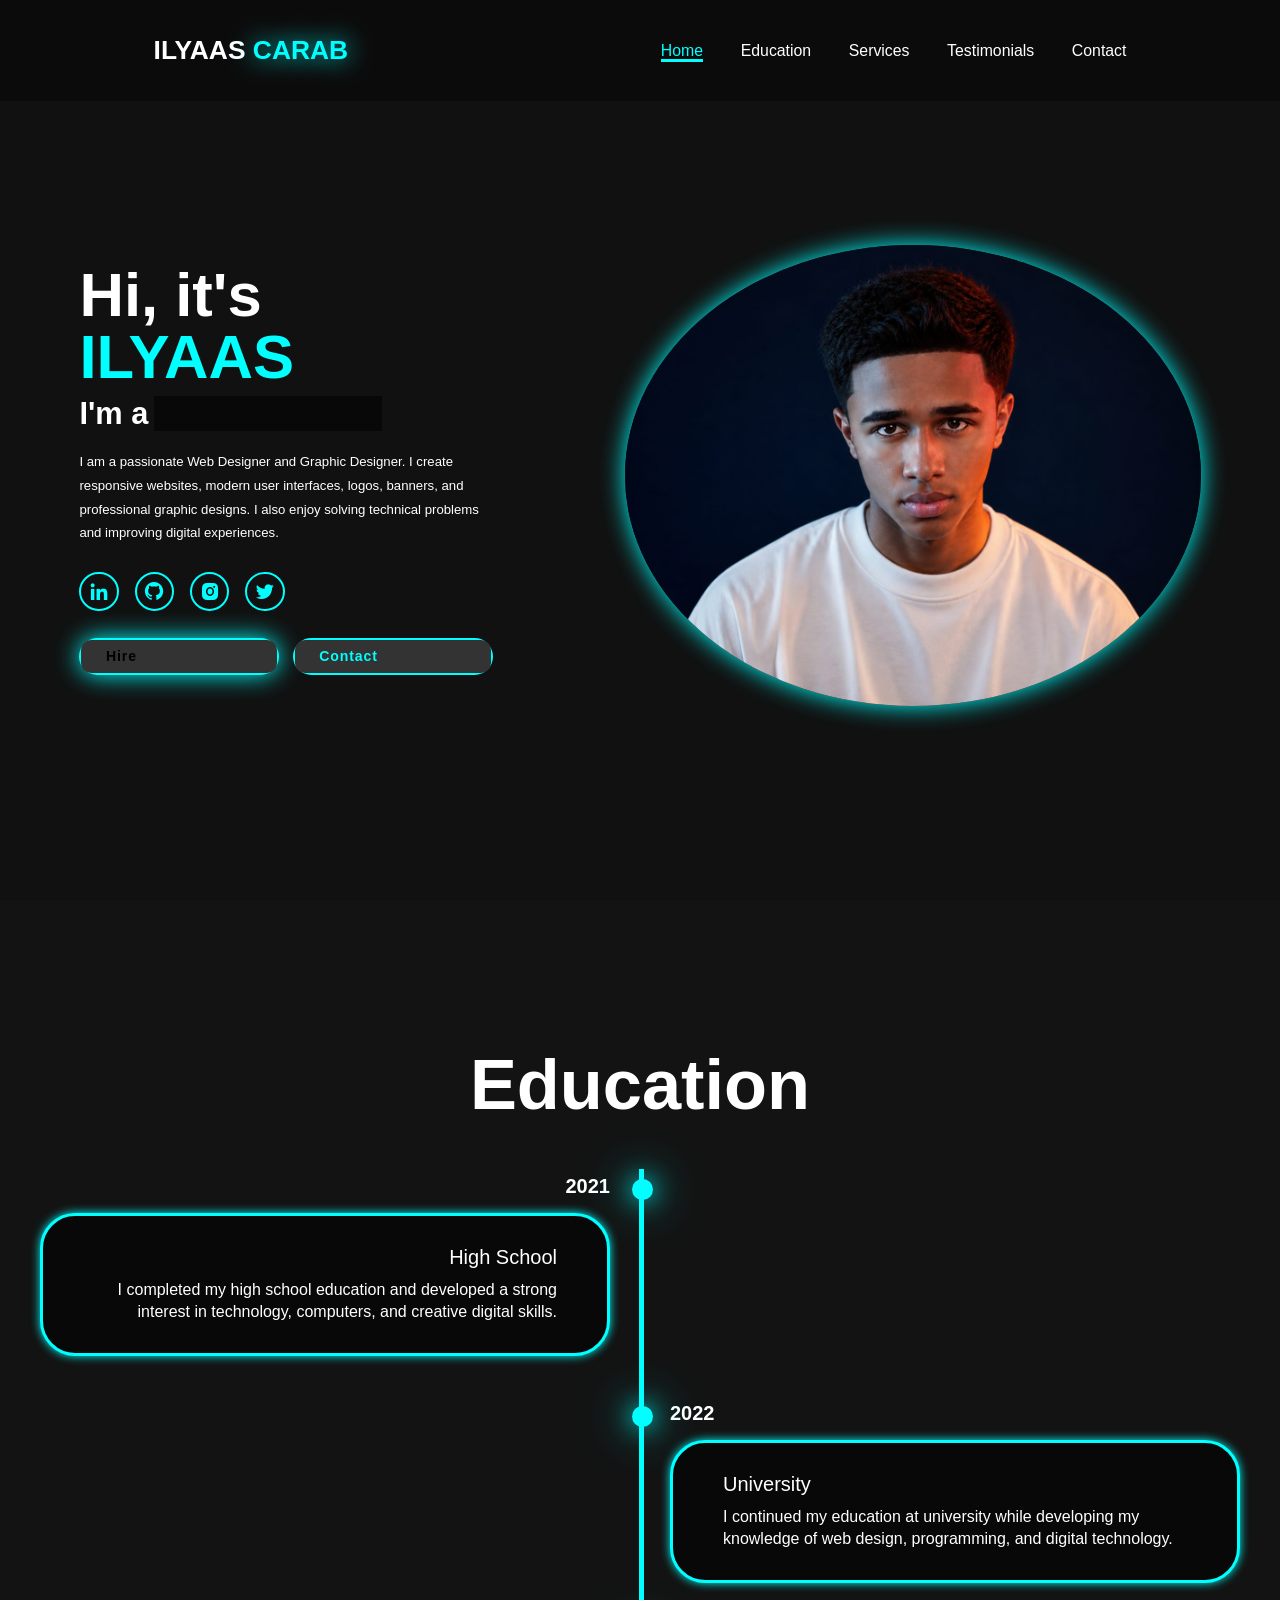
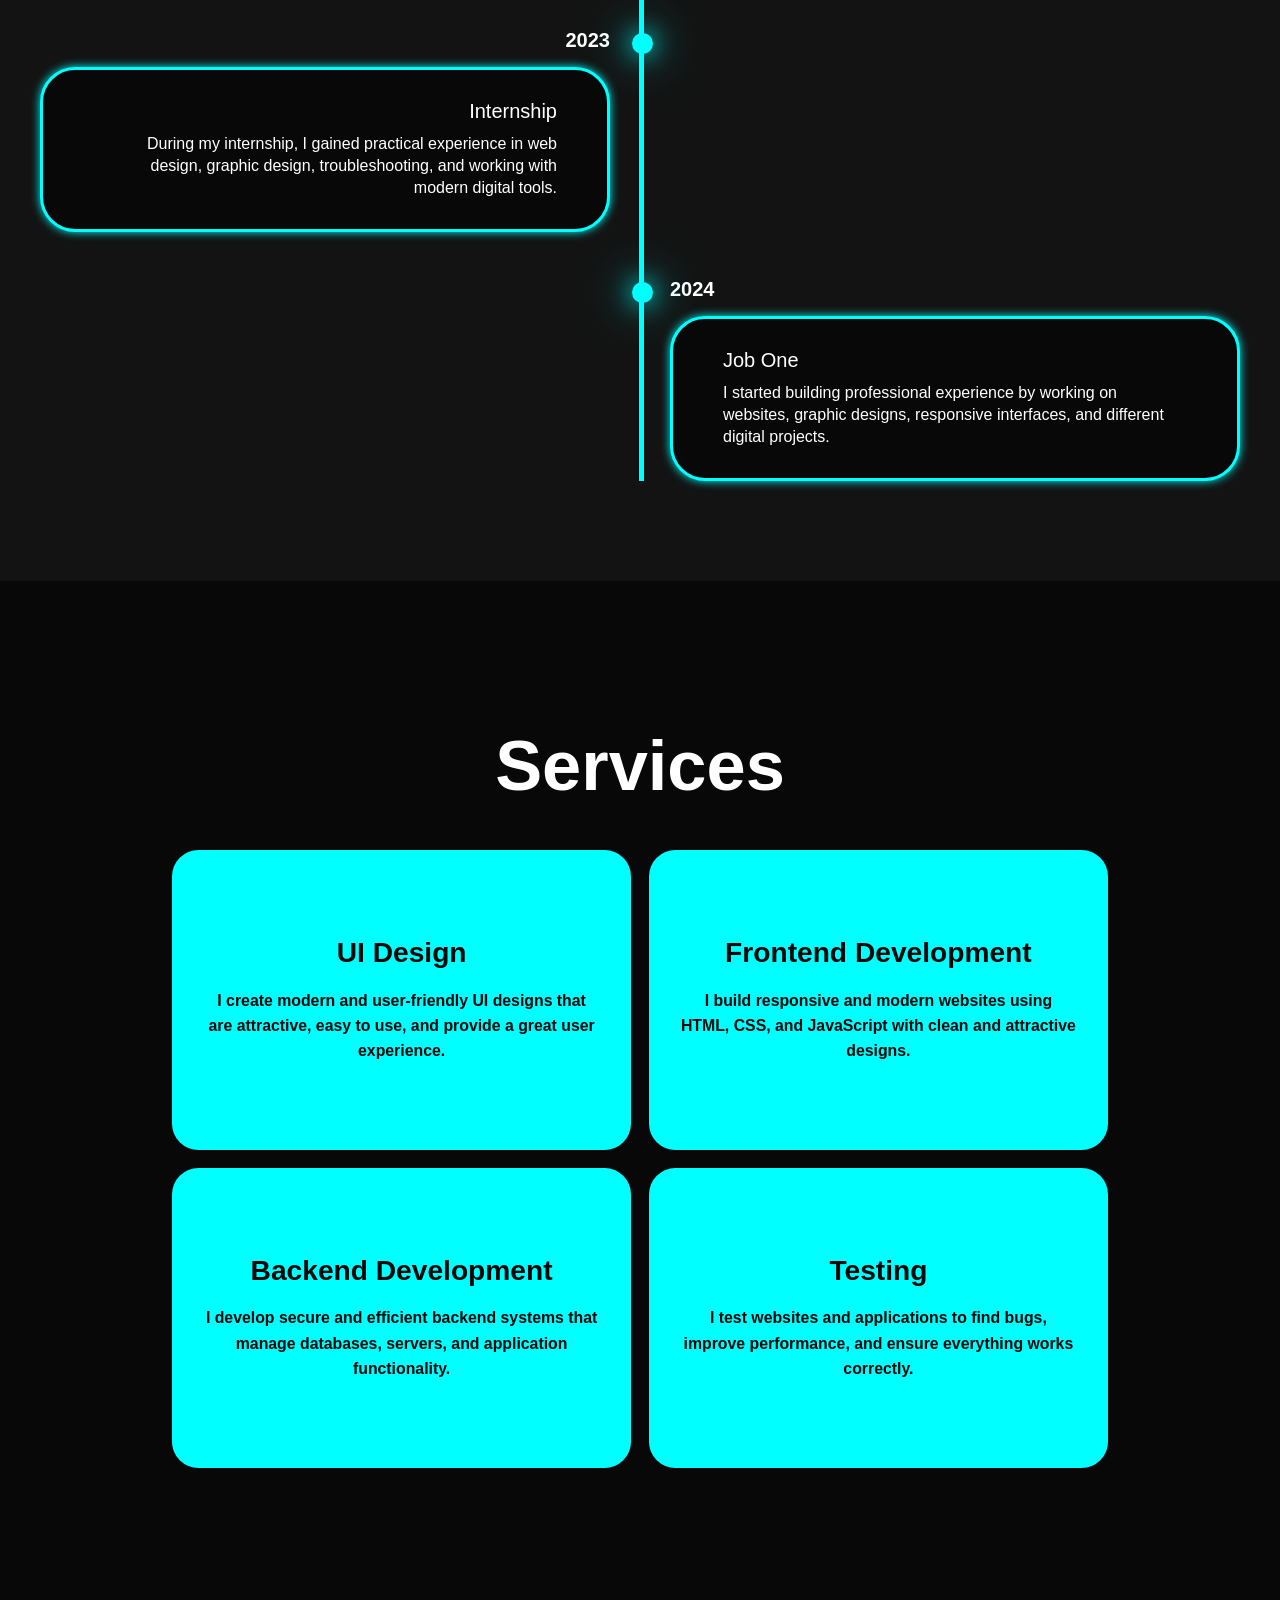
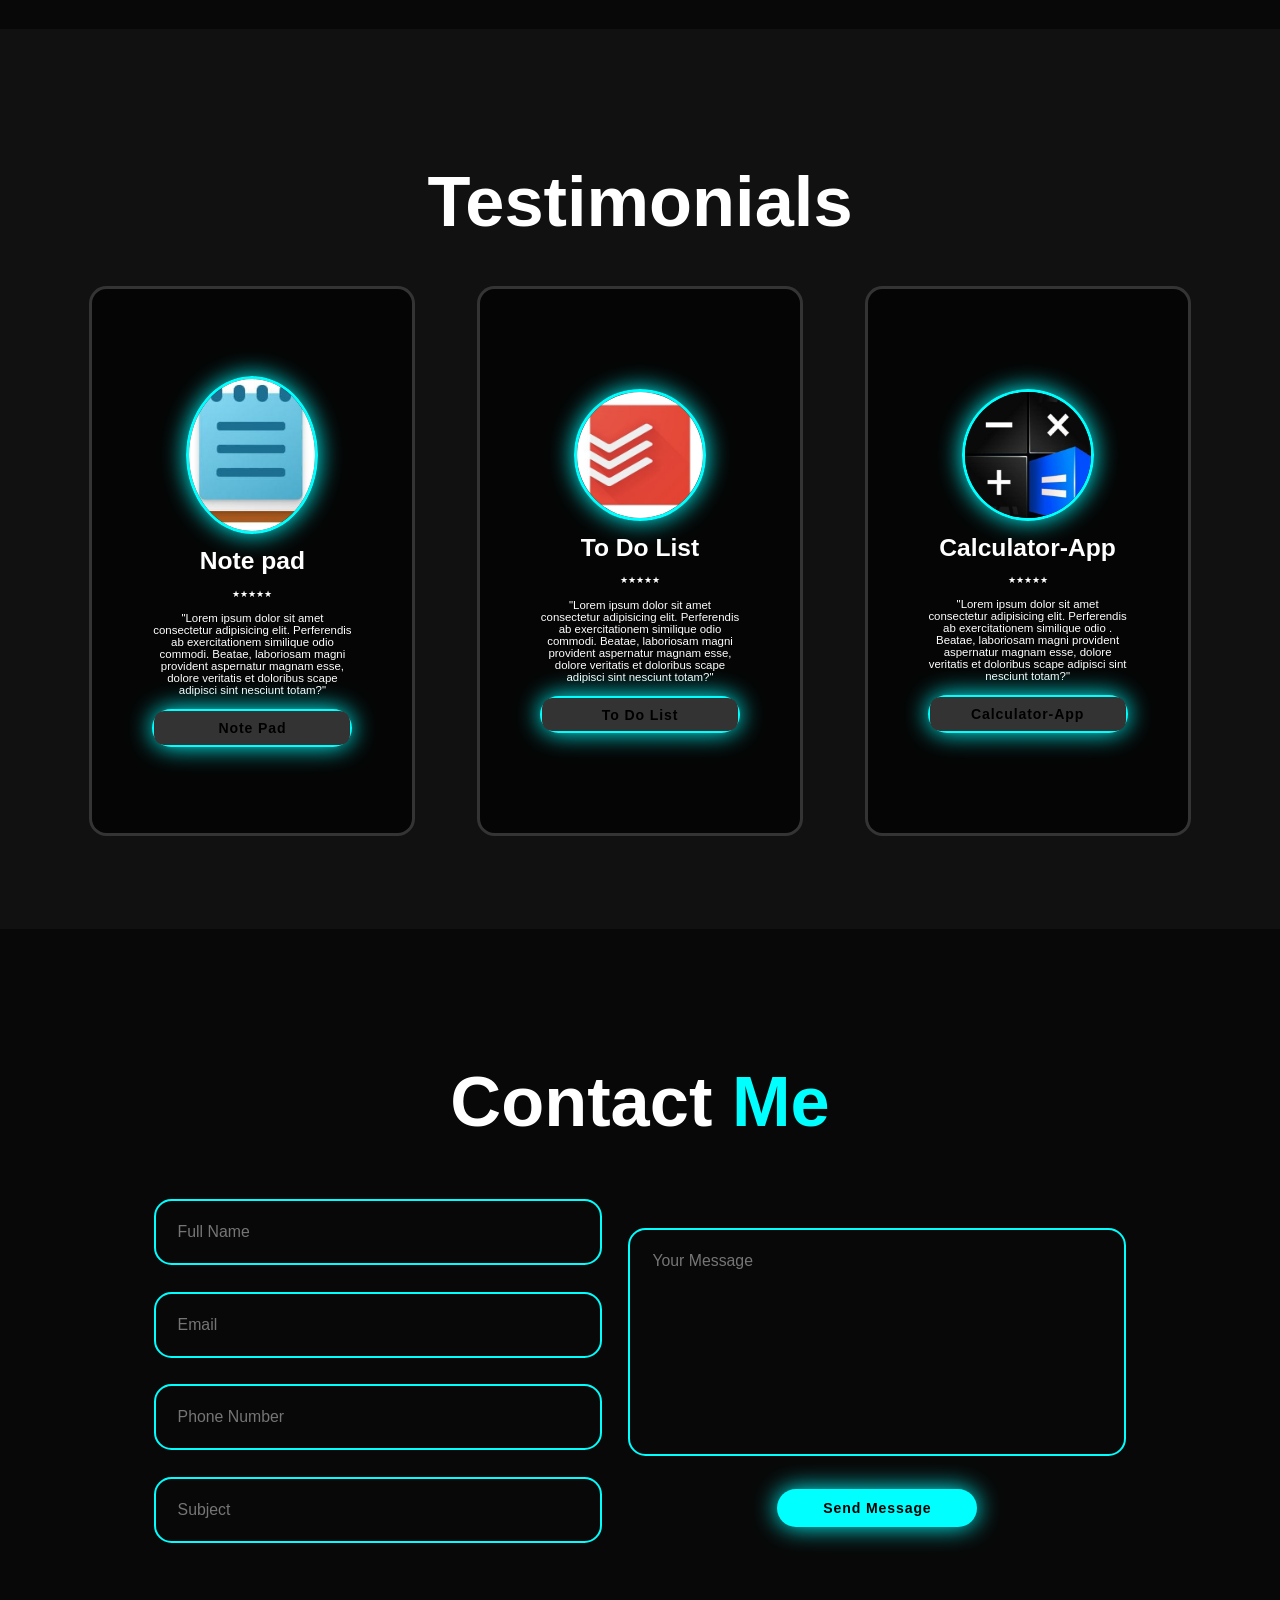
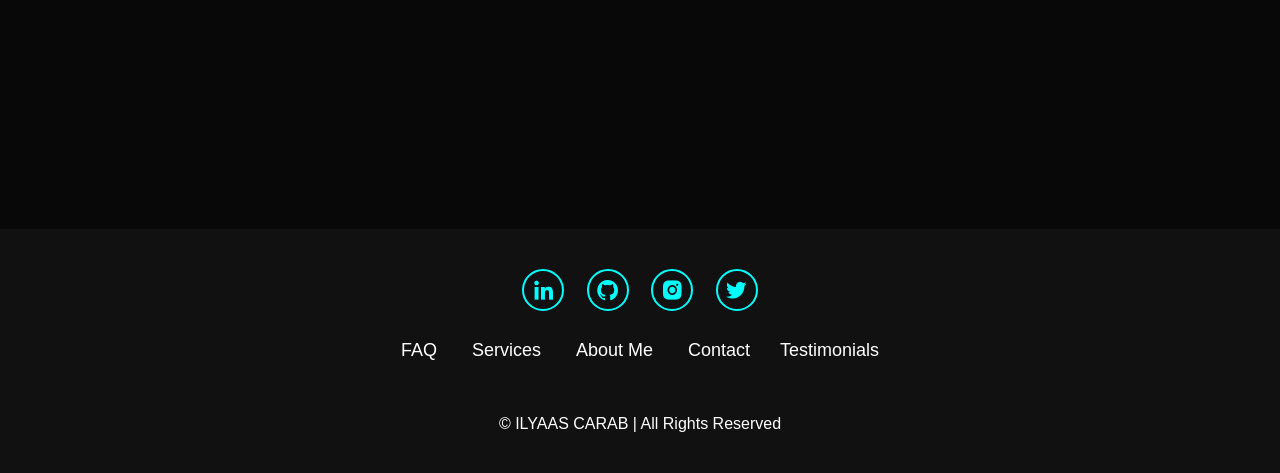
==== index.html @ 95ccdbe7 "Add files via upload" ====
<!DOCTYPE html>
<html lang="en">
<head>
    <meta charset="UTF-8">
    <meta name="viewport" content="width=device-width, initial-scale=1.0">
    <title>Responsive Portfolio Website</title>
    <link rel="stylesheet" href="style.css">
    <link rel="stylesheet" href="styl.css">
    <link rel="stylesheet" href="style.css">
    <link rel="stylesheet" href="dox.html">
    <link rel="stylesheet" href="Note pad">
    <link rel="stylesheet" href="To Do List.html">
    <link href="https://unpkg.com/boxicons@2.1.4/css/boxicons.min.css" rel="stylesheet">
</head>

<body>

    <header class="header">
        <a href="#home" class="logo">ILYAAS
            <span>CARAB</span>
        </a>

        <i class="bx bx-menu" id="menu-icon"></i>

        <nav class="navbar">
            <a href="#home" class="active">Home</a>
            <a href="#education">Education</a>
            <a href="#services">Services</a>
            <a href="#testimonials">Testimonials</a>
            <a href="#contact">Contact</a>
        </nav>
    </header>

    <section class="home" id="home">
        <div class="home-content">

            <h1>Hi, it's <span>ILYAAS</span></h1>

            <h3 class="text-animation">I'm a <span></span></h3>

            <p>
                I am a passionate Web Designer and Graphic Designer.
                I create responsive websites, modern user interfaces,
                logos, banners, and professional graphic designs.
                I also enjoy solving technical problems and improving
                digital experiences.
            </p>

            <div class="social-icons">
                <a href="https://www.linkedin.com/" target="_blank">
                    <i class="bx bxl-linkedin"></i>
                </a>

                <a href="https://github.com/" target="_blank">
                    <i class="bx bxl-github"></i>
                </a>

                <a href="https://www.instagram.com/" target="_blank">
                    <i class="bx bxl-instagram-alt"></i>
                </a>

                <a href="https://x.com/" target="_blank">
                    <i class="bx bxl-twitter"></i>
                </a>
            </div>

            <div class="btn-group">
                <a href="#" class="btn">Hire</a>
                <a href="#contact" class="btn">Contact</a>
            </div>

        </div>

        <div class="home-img">
            <img src="img3.jpeg" alt="">
        </div>

    </section>

    <section class="education" id="education">

        <h2 class="heading">Education</h2>

        <div class="timeline-items">

            <div class="timeline-item">
                <div class="timeline-dot"></div>

                <div class="timeline-date">2021</div>

                <div class="timeline-content">
                    <h3>High School</h3>
                    <p>
                        I completed my high school education and developed
                        a strong interest in technology, computers, and
                        creative digital skills.
                    </p>
                </div>
            </div>

            <div class="timeline-item">
                <div class="timeline-dot"></div>

                <div class="timeline-date">2022</div>

                <div class="timeline-content">
                    <h3>University</h3>
                    <p>
                        I continued my education at university while
                        developing my knowledge of web design, programming,
                        and digital technology.
                    </p>
                </div>
            </div>

            <div class="timeline-item">
                <div class="timeline-dot"></div>

                <div class="timeline-date">2023</div>

                <div class="timeline-content">
                    <h3>Internship</h3>
                    <p>
                        During my internship, I gained practical experience
                        in web design, graphic design, troubleshooting,
                        and working with modern digital tools.
                    </p>
                </div>
            </div>

            <div class="timeline-item">
                <div class="timeline-dot"></div>

                <div class="timeline-date">2024</div>

                <div class="timeline-content">
                    <h3>Job One</h3>
                    <p>
                        I started building professional experience by
                        working on websites, graphic designs, responsive
                        interfaces, and different digital projects.
                    </p>
                </div>
            </div>

        </div>

    </section>
    

   
<section class="services" id="services">
    <h2 class="heading">Services</h2>

    <div class="services-container">

        <div class="services-box">
            <div class="services-info">
                <h4>UI Design</h4>
                <p>
                    I create modern and user-friendly UI designs that are
                    attractive, easy to use, and provide a great user experience.
                </p>
            </div>
        </div>

        <div class="services-box">
            <div class="services-info">
                <h4>Frontend Development</h4>
                <p>
                    I build responsive and modern websites using HTML, CSS,
                    and JavaScript with clean and attractive designs.
                </p>
            </div>
        </div>

        <div class="services-box">
            <div class="services-info">
                <h4>Backend Development</h4>
                <p>
                    I develop secure and efficient backend systems that manage
                    databases, servers, and application functionality.
                </p>
            </div>
        </div>

        <div class="services-box">
            <div class="services-info">
                <h4>Testing</h4>
                <p>
                    I test websites and applications to find bugs, improve
                    performance, and ensure everything works correctly.
                </p>
            </div>
        </div>

    </div>
</section>
</section>
<section class="testimonials" id="testimonials">
    <div class="testimonials-box">
        <h2 class="heading">Testimonials</h2>

        <div class="wrapper">

            <div class="testimonial-item">
                <img src="ttt.jpeg" alt="ilyaas">
                <h2>Note pad</h2>
                <div class="stars">★★★★★</div>
                <p>"Lorem ipsum dolor sit amet consectetur adipisicing elit.
                     Perferendis ab exercitationem similique odio commodi.
                    Beatae, laboriosam magni provident aspernatur magnam esse, 
                    dolore veritatis et doloribus scape adipisci sint nesciunt totam?"</p>
                    <a href="n.html">
                    <button class="btn">Note Pad</button>
                </a>
            </div>
            <div class="testimonial-item">
                <img src="n.jpeg" alt="ilyaas">
                <h2>To Do List</h2>
                <div class="stars">★★★★★</div>
                <p>"Lorem ipsum dolor sit amet consectetur adipisicing elit.
                     Perferendis ab exercitationem similique
                     odio commodi. Beatae, laboriosam magni provident aspernatur magnam esse,
                     dolore veritatis et doloribus scape adipisci sint nesciunt totam?"</p>
                     <a href="todo.html" target="blank">
                     <button class="btn">To Do List</button>
                     </a>
            </div>

            <div class="testimonial-item">
                <img src="ggg.jpeg" alt="ilyaas">
                <h2>Calculator-App</h2>
                <div class="stars">★★★★★</div>
                <p>"Lorem ipsum dolor sit amet consectetur adipisicing elit. 
                    Perferendis ab exercitationem similique odio 
                    . Beatae, laboriosam magni provident aspernatur magnam esse,
                    dolore veritatis et doloribus scape adipisci sint nesciunt totam?"</p>
                    <a href="dox.html" target="blank">
                        <button class="btn"> Calculator-App</button>

                    </a>
            </div>

           

        </div>
    </div>
</section>
<section class="contact" id="contact">
    <h2 class="heading">Contact <span>Me</span></h2>

    <form action="">
        <div class="input-group">
            <div class="input-box">
                <input type="text"
                    placeholder="Full Name">
                <input type="email"
                    placeholder="Email">
            </div>

            <div class="input-box">
                <input type="number"
                    placeholder="Phone Number">
                <input type="text"
                    placeholder="Subject">
            </div>
        </div>

        <div class="input-group-2">
            <textarea name="" id="" cols="30"
                rows="10" placeholder="Your Message"></textarea>
                <input type="submit" value="Send Message" class="btn">
        </div>
    </form>
</section>

<footer class="footer">
    <div class="social">
        <a href="#"><i class='bx bxl-linkedin'></i></a>
        <a href="#"><i class='bx bxl-github'></i></a>
        <a href="#"><i class='bx bxl-instagram-alt'></i></a>
        <a href="#"><i class='bx bxl-twitter'></i></a>
    </div>
    <ul class="list">
        <li>
            <a href="#">FAQ</a>
        </li>
    
        <li>
            <a href="#">Services</a>
        </li>
    
        <li>
            <a href="#">About Me</a>
        </li>
    
        <li>
            <a href="#">Contact</a>
        <li>
            <a href="#">Testimonials</a>
        </li>
            
    </ul>
    <p class="copyright">
        © ILYAAS CARAB | All Rights Reserved
    </p>
</footer>

</body>
</html>

<script src="script.js"></script>

</body>
</html>
---- style.css ----
* 
{
    margin: 0;
    padding: 0;
    box-sizing: border-box;
    text-decoration: none;
    border: none;
    outline: none;
    scroll-behavior: smooth;
    font-family: "poppins", sans-serif;
}

:root {
    --bg-color: #080808;
    --second-big-color: #131313;
    --text-color: white;
    --main-color: #00ffee;
}

html {
    font-size: 60%;
    overflow-x: hidden;
    overflow-y: auto;
}

body {
    background: var(--bg-color);
    color: var(--text-color);
}

.header {
    position: fixed;
    top: 0;
    left: 0;
    width: 100%;
    padding: 4rem 12% 4rem;
    background: rgba(0, 0, 0, 0.3);
    backdrop-filter: blur(10px);
    display: flex;
    justify-content: space-between;
    align-items: center;
    z-index: 1000;
}

.logo {
    font-size: 3rem;
    color: var(--text-color);
    font-weight: 800;
    cursor: pointer;
    transition: 0.3s ease;
}

.logo:hover {
    transform: scale(1.1);
}

.logo span {
    text-shadow: 0 0 25px var(--main-color);
}

.navbar a {
    font-size: 1.8rem;
    color: var(--text-color);
    margin-left: 4rem;
    font-weight: 500;
    transition: 0.3s ease;
    border-bottom: 3px solid transparent;
}

.navbar a:hover,
.navbar a.active {
    color: var(--main-color);
    border-bottom: 3px solid var(--main-color);
}

#menu-icon {
    font-size: 3.6rem;
    color: var(--main-color);
    display: none;
}

section {
    min-height: 100vh;
    padding: 10rem 12% 10rem;
}

.home {
    display: flex;
    align-items: center;
    justify-content: center;
    gap: 15rem;
}

.home-content {
    display: flex;
    flex-direction: column;
    align-items: baseline;
    text-align: left;
    justify-content: center;
    margin-top: 3rem;
}

span {
    color: var(--main-color);
}

.logo span {
    color: var(--main-color);
}

.home-content h3 {
    margin-bottom: 2rem;
    margin-top: 1rem;
    font-size: 3.5rem;
}

.home-content h1 {
    font-size: 7rem;
    font-weight: 700;
    margin-top: 1.5rem;
    line-height: 1;
}

.home-img {
    border-radius: 50%;
}

.home-img img {
    position: relative;
    top: 3rem;
    width: 64vh;
    border-radius: 50%;
    box-shadow: 0 0 25px var(--main-color);
    cursor: pointer;
    transition: 0.4s ease-in-out;
}

.home-img img:hover {
    box-shadow: 0 0 25px var(--main-color),
                0 0 50px var(--main-color),
                0 0 100px var(--main-color);
}

.home-content p {
    font-size: 1.5rem;
    font-weight: 500;
    line-height: 1.8;
    max-width: 1000px;
}

.social-icons a {
    display: inline-flex;
    justify-content: center;
    align-items: center;
    width: 4.5rem;
    height: 4.5rem;
    background: transparent;
    border: 2px solid var(--main-color);
    font-size: 2.5rem;
    border-radius: 50%;
    color: var(--main-color);
    margin: 3rem 1.5rem 3rem 0;
    transition: 0.3s ease-in-out;
}

.social-icons a:hover {
    color: var(--text-color);
    transform: scale(1.3) translateY(-5px);
    box-shadow: 0 0 25px var(--main-color);
    background-color: var(--main-color);
}

.btn {
    display: inline-block;
    padding: 1rem 2.8rem;
    background: var(--main-color);
    box-shadow: 0 0 25px var(--main-color);
    border-radius: 4rem;
    font-size: 1.6rem;
    color: black;
    border: 2px solid transparent;
    letter-spacing: 0.1rem;
    font-weight: 600;
    transition: 0.3s ease-in-out;
    cursor: pointer;
}

.btn:hover {
    transform: scale(1.05);
    box-shadow: 0 0 50px var(--main-color);
}

.btn-group {
    display: flex;
    align-items: center;
    gap: 1.5rem;
}

.btn-group a:nth-of-type(2) {
    background-color: black;
    color: var(--main-color);
    border: 2px solid var(--main-color);
    box-shadow: 0 0 25px transparent;
}

.btn-group a:nth-of-type(2):hover {
    box-shadow: 0 0 25px var(--main-color);
    background-color: var(--main-color);
    color: black;
}

.text-animation {
    font-size: 34px;
    font-weight: 600;
    min-width: 280px;
}

.text-animation span {
    position: relative;
}

.text-animation span::before {
    content: "web Developer";
    color: var(--main-color);
    animation: words 20s infinite;
}

.text-animation span::after {
    content: "";
    background-color: var(--bg-color);
    position: absolute;
    width: calc(100% + 8px);
    height: 100%;
    border-left: 3px solid var(--bg-color);
    right: -8px;
    animation: cursor 0.6s infinite, typing 20s steps(14) infinite;
}

@keyframes cursor {
    to {
        border-left: 2px solid var(--main-color);
    }
}

@keyframes words {
    0%,
    20% {
        content: "web Designer";
    }

    21%,
    40% {
        content: "UI / UX Designer";
    }

    41%,
    60% {
        content: "web Developer";
    }

    61%,
    80% {
        content: "Frontend Designer";
    }

    81%,
    100% {
        content: "web Designer";
    }
}

@keyframes typing {
    10%,
    15%,
    30%,
    50%,
    55%,
    70%,
    75%,
    90%,
    95% {
        width: 0;
    }

    5%,
    20%,
    25%,
    40%,
    45%,
    60%,
    65%,
    80%,
    85% {
        width: calc(100% + 8px);
    }
}

.heading {
    font-size: 8rem;
    text-align: center;
    margin: 5rem 0;
}

.education {
    padding: 100px 15px;
    background: var(--second-big-color);
}

.education h2 {
    margin-bottom: 5rem;
}

.timeline-items {
    max-width: 1200px;
    margin: auto;
    display: flex;
    flex-wrap: wrap;
    position: relative;
}

.timeline-items::before {
    content: "";
    position: absolute;
    width: 5px;
    height: 100%;
    background-color: var(--main-color);
    left: calc(50% - 1px);
}

.timeline-item {
    margin-bottom: 40px;
    width: 100%;
    position: relative;
}

.timeline-item:last-child {
    margin-bottom: 0;
}

.timeline-item:nth-child(odd) {
    padding-right: calc(50% + 30px);
    text-align: right;
}

.timeline-item:nth-child(even) {
    padding-left: calc(50% + 30px);
}

.timeline-dot {
    height: 21px;
    width: 21px;
    background-color: var(--main-color);
    box-shadow: 0 0 25px var(--main-color),
                0 0 50px var(--main-color);
    position: absolute;
    left: calc(50% - 8px);
    border-radius: 50%;
    top: 10px;
}

.timeline-date {
    font-size: 20px;
    font-weight: 800;
    color: white;
    margin: 6px 0 15px;
}

.timeline-content {
    background-color: var(--bg-color);
    border: 3px solid var(--main-color);
    padding: 30px 50px;
    border-radius: 4rem;
    box-shadow: 0 0 10PX VAR(--main-color);
    cursor: pointer;
    transition: 0.3s ease-in-out;
}
.timeline-content:hover{
    transform: scale(1.05);
    box-shadow: 0 0 25px var(--main-color);
}
.timeline-content h3{
    font-size: 20px;
    color: white;
    margin: 0 0 10px;
    font-weight: 500;
}
.timeline-content p{
    color: white;
    font-size: 16px;
    font-weight: 300;
    line-height: 22px;
}

::-webkit-scrollbar{
    width: 15px;
}
::-webkit-scrollbar-thumb{
    background-color: var(--main-color);
}
::-webkit-scrollbar-track{
    background-color: var(--bg-color);
    width: 50px;
}
.services {
    background: var(--bg-color);
    color: #080808;
    padding: 100px 10%;
}

.services h2 {
    margin-bottom: 5rem;
    color: white;
    text-align: center;
}

.services-container {
    display: grid;
    grid-template-columns: repeat(2, 1fr);
    gap: 2rem;
}

.services-box {
    background-color: var(--main-color);
    height: 300px;
    border-radius: 3rem;
    border: 5px solid transparent;
    cursor: pointer;
    transition: 0.4s ease-in-out;
}

.services-box:hover {
    background: white;
    color: black;
    border: 5px solid var(--main-color);
    transform: scale(1.03);
}

.services-box .services-info {
    display: flex;
    flex-direction: column;
    justify-content: center;
    align-items: center;
    text-align: center;
    height: 100%;
    padding: 3rem;
}

.services-info h4 {
    font-size: 3.2rem;
    font-weight: 800;
    line-height: 1.2;
    margin-bottom: 1rem;
}

.services-info p {
    font-size: 1.8rem;
    font-weight: 600;
    line-height: 1.6;
    margin-top: 1rem;
} 
:root{
    --main-color: #00ffff;
    --second-bg-color: #111111;
    --text-color: white;
}

*{
    margin: 0;
    padding: 0;
    box-sizing: border-box;
    text-decoration: none;
    scroll-behavior: smooth;
    font-family: 'Poppins', sans-serif;
}

body{
    background: var(--second-bg-color);
    color: var(--text-color);
}


.testimonials{
    background: var(--second-bg-color);
}
.testimonials-box{
    background-size: cover;
    display: flex;
    align-items: center;
    justify-content: center;
    flex-direction: column;
}
.testimonials .heading{
    margin-bottom: 5rem;
}
.testimonials-box img{
    width: 15rem;
    border-radius: 50%;
    border: 3px solid var(--main-color);
    box-shadow: 0 0 25px var(--main-color);
}

.wrapper{
    display: grid;
    grid-template-columns: repeat(3,1fr);
    gap: 3rem;
}
.testimonial-item{
    min-height: 550px;
    max-width: 450px;
    background: rgba(0, 0, 0, 0.7);
    border: 3px solid rgba(238, 238, 238, 0.2);
    border-radius: 2rem;
    margin: 0 2rem;
    padding: 30px 60px;
    cursor: pointer;
    display: flex;
    flex-direction: column;
    align-items: center;
    justify-content: center;
    text-align: center;
    gap: 1.5rem;
    color: white;
    transition: 0.4s ease-in-out;
}
.testimonial-item:hover{
    border: 3px solid var(--main-color);
    transform: translateY(-10px)scale(1.03);
    box-shadow: 0 0 50px var(--main-color);
}
.testimonial-item h2{
    font-size: 2.8rem;
}
.testimonial-item p{
    font-size: 1.3rem;
}
.star{
    color: gold;
    font-size: 2rem;
} 
.contact{
    background-color: var(--bg-color);
}

.contact h2{
    margin-bottom: 3rem;
    color: white;
}

.contact form{
    display: flex;
    align-items: center;
    justify-content: center;
    gap: 3rem;
    margin: 5rem auto;
    text-align: center;
}

.contact form .input-box{
    display: flex;
    justify-content: center;
    flex-wrap: wrap;
}

.contact form .input-box input,
.contact form textarea{
    width: 100%;
    padding: 2.5rem;
    font-size: 1.8rem;
    color: var(--text-color);
    background: var(--bg-color);
    border-radius: 2rem;
    border: 2px solid var(--main-color);
    margin: 1.5rem 0;
    resize: none;
}
.contact form .btn{
    margin-top: 2rem;
}

.footer{
    position: relative;
    bottom: 0;
    width: 100%;
    padding: 40px 0;
    background-color: var(--second-bg-color);
}

.footer .social{
    text-align: center;
    padding-bottom: 25px;
    color: var(--main-color);
}

.footer .social a{
    font-size: 25px;
    color: var(--main-color);
}
.footer .social a{
    font-size: 25px;
    color: var(--main-color);
    border: 2px solid var(--main-color);
    width: 42px;
    height: 42px;
    line-height: 42px;
    display: inline-block;
    text-align: center;
    border-radius: 50%;
    margin: 0 10px;
    transition: 0.3s ease-in-out;
}
.footer .social a:hover{
    transform: scale(1.2) translateY(-10px);
    background-color: var(--main-color);
    color: black;
    box-shadow: 0 0 25px var(--main-color);
}

.footer ul{
    margin-top: 0;
    padding: 0;
    font-size: 18px;
    line-height: 1.6;
    margin-bottom: 0;
    text-align: center;
}
.footer ul li a{
    color: white;
    border-bottom: 3px solid transparent;
    transition: 0.3s ease-in-out;
}

.footer ul li a:hover{
    border-bottom: 3px solid var(--main-color);
}

.footer ul li{
    display: inline-block;
    padding: 0 15px;
}

.footer .copyright{
    margin-top: 50px;
    text-align: center;
    font-size: 16px;
    color: white;
}
@media(max-width:1285px){
    html{
        font-size: 55%;
    }

    .services-container{
        padding-bottom: 7rem;
        grid-template-columns: repeat(2,1fr);
        margin: 0 5rem;
    }
}

@media(max-width:991px){
    header{
        padding: 2rem 3%;
    }

    section{
        padding: 10rem 3% 2rem;
    }

    .timeline-items::before{
        left: 7px;
    }

    .timeline-item:nth-child(odd){
        padding-left: 37px;
    }
    .timeline-dot{
        left: 0;
    }
    
    .services{
        padding-bottom: 7rem;
    }
    
    .testimonials .wrapper{
        grid-template-columns: repeat(1,1fr);
    }
    
    .contact form{
        flex-direction: column;
    }
    
    .footer{
        padding: 2rem 3%;
    }
}
@media(max-width:895px){
    #menu-icon{
        display: block;
    }
    
    .navbar{
        position: absolute;
        top: 100%;
        right: 0;
        width: 50%;
        padding: 1rem 3%;
        background: rgba(0, 0, 0, 0.8);
        backdrop-filter: blur(20px);
        border-bottom-left-radius: 2rem;
        border-left: 2px solid var(--main-color);
        border-bottom: 2px solid var(--main-color);
        display: none;
    }
    
    .navbar.active{
        display: block;
    }
    
    .navbar a{
        display: block;
        font-size: 2rem;
        margin: 3rem 0;
        color: white;
    }
    
    .home{
        flex-direction: column-reverse;
        margin: 5rem 4rem;
    }
    .home-content h3{
        font-size: 2.6rem;
    }
    .home-content h1{
        font-size: 8rem;
        margin-top: 3rem;
    }
    .home-content p{
        max-width: 600px;
        margin: 0 auto;
    }
    .home-img img{
        width: 56vh;
    }
    .services h2{
        margin-bottom: 3rem;
    }
    .services-container{
        grid-template-columns: repeat(1,1fr);
    }
}
---- styl.css ----
.btn{
    padding: 18px 40px;
    font-size: 18px;
    min-width: 200px;
    border: none;
    outline: none;
    color: #fff;
    cursor: pointer;
    position: relative;
    z-index: 0;
    border-radius: 12px;
}

.btn::after{
    content: "";
    z-index: -2;
    position: absolute;
    width: 100%;
    height: 100%;
    background-color: #333;
    left: 0;
    top: 0;
    border-radius: 10px;
}

.btn::before{
    content:"";
    background: linear-gradient(
        45deg,
        #ff0000, #ff7300, #fffb00, #48ff00,
        #00ffd5, #002bff, #ff00c8, #ff0000
    );
    position: absolute;
    top: -2px;
    left: -2px;
    background-size: 600%;
    background-position: 0 0;
    z-index: -1;
    width: calc(100% + 4px);
    height: calc(100% + 4px);
    filter: blur(15px);
    animation: glowing 20s linear infinite;
    transition: opacity .3s ease-in-out;
    border-radius: 10px;
    opacity: 0;
}

@keyframes glowing{
    0% {background-position:0 0;}
    50% {background-position:400% 0;}
    100% {background-position:0 0;}
}

.btn:hover::before{
    opacity: 1;
}

.btn:active::after{
    background: transparent;
}

.btn:active{
    color: #000;
    font-weight: bold;
}
---- style.css ----
* 
{
    margin: 0;
    padding: 0;
    box-sizing: border-box;
    text-decoration: none;
    border: none;
    outline: none;
    scroll-behavior: smooth;
    font-family: "poppins", sans-serif;
}

:root {
    --bg-color: #080808;
    --second-big-color: #131313;
    --text-color: white;
    --main-color: #00ffee;
}

html {
    font-size: 60%;
    overflow-x: hidden;
    overflow-y: auto;
}

body {
    background: var(--bg-color);
    color: var(--text-color);
}

.header {
    position: fixed;
    top: 0;
    left: 0;
    width: 100%;
    padding: 4rem 12% 4rem;
    background: rgba(0, 0, 0, 0.3);
    backdrop-filter: blur(10px);
    display: flex;
    justify-content: space-between;
    align-items: center;
    z-index: 1000;
}

.logo {
    font-size: 3rem;
    color: var(--text-color);
    font-weight: 800;
    cursor: pointer;
    transition: 0.3s ease;
}

.logo:hover {
    transform: scale(1.1);
}

.logo span {
    text-shadow: 0 0 25px var(--main-color);
}

.navbar a {
    font-size: 1.8rem;
    color: var(--text-color);
    margin-left: 4rem;
    font-weight: 500;
    transition: 0.3s ease;
    border-bottom: 3px solid transparent;
}

.navbar a:hover,
.navbar a.active {
    color: var(--main-color);
    border-bottom: 3px solid var(--main-color);
}

#menu-icon {
    font-size: 3.6rem;
    color: var(--main-color);
    display: none;
}

section {
    min-height: 100vh;
    padding: 10rem 12% 10rem;
}

.home {
    display: flex;
    align-items: center;
    justify-content: center;
    gap: 15rem;
}

.home-content {
    display: flex;
    flex-direction: column;
    align-items: baseline;
    text-align: left;
    justify-content: center;
    margin-top: 3rem;
}

span {
    color: var(--main-color);
}

.logo span {
    color: var(--main-color);
}

.home-content h3 {
    margin-bottom: 2rem;
    margin-top: 1rem;
    font-size: 3.5rem;
}

.home-content h1 {
    font-size: 7rem;
    font-weight: 700;
    margin-top: 1.5rem;
    line-height: 1;
}

.home-img {
    border-radius: 50%;
}

.home-img img {
    position: relative;
    top: 3rem;
    width: 64vh;
    border-radius: 50%;
    box-shadow: 0 0 25px var(--main-color);
    cursor: pointer;
    transition: 0.4s ease-in-out;
}

.home-img img:hover {
    box-shadow: 0 0 25px var(--main-color),
                0 0 50px var(--main-color),
                0 0 100px var(--main-color);
}

.home-content p {
    font-size: 1.5rem;
    font-weight: 500;
    line-height: 1.8;
    max-width: 1000px;
}

.social-icons a {
    display: inline-flex;
    justify-content: center;
    align-items: center;
    width: 4.5rem;
    height: 4.5rem;
    background: transparent;
    border: 2px solid var(--main-color);
    font-size: 2.5rem;
    border-radius: 50%;
    color: var(--main-color);
    margin: 3rem 1.5rem 3rem 0;
    transition: 0.3s ease-in-out;
}

.social-icons a:hover {
    color: var(--text-color);
    transform: scale(1.3) translateY(-5px);
    box-shadow: 0 0 25px var(--main-color);
    background-color: var(--main-color);
}

.btn {
    display: inline-block;
    padding: 1rem 2.8rem;
    background: var(--main-color);
    box-shadow: 0 0 25px var(--main-color);
    border-radius: 4rem;
    font-size: 1.6rem;
    color: black;
    border: 2px solid transparent;
    letter-spacing: 0.1rem;
    font-weight: 600;
    transition: 0.3s ease-in-out;
    cursor: pointer;
}

.btn:hover {
    transform: scale(1.05);
    box-shadow: 0 0 50px var(--main-color);
}

.btn-group {
    display: flex;
    align-items: center;
    gap: 1.5rem;
}

.btn-group a:nth-of-type(2) {
    background-color: black;
    color: var(--main-color);
    border: 2px solid var(--main-color);
    box-shadow: 0 0 25px transparent;
}

.btn-group a:nth-of-type(2):hover {
    box-shadow: 0 0 25px var(--main-color);
    background-color: var(--main-color);
    color: black;
}

.text-animation {
    font-size: 34px;
    font-weight: 600;
    min-width: 280px;
}

.text-animation span {
    position: relative;
}

.text-animation span::before {
    content: "web Developer";
    color: var(--main-color);
    animation: words 20s infinite;
}

.text-animation span::after {
    content: "";
    background-color: var(--bg-color);
    position: absolute;
    width: calc(100% + 8px);
    height: 100%;
    border-left: 3px solid var(--bg-color);
    right: -8px;
    animation: cursor 0.6s infinite, typing 20s steps(14) infinite;
}

@keyframes cursor {
    to {
        border-left: 2px solid var(--main-color);
    }
}

@keyframes words {
    0%,
    20% {
        content: "web Designer";
    }

    21%,
    40% {
        content: "UI / UX Designer";
    }

    41%,
    60% {
        content: "web Developer";
    }

    61%,
    80% {
        content: "Frontend Designer";
    }

    81%,
    100% {
        content: "web Designer";
    }
}

@keyframes typing {
    10%,
    15%,
    30%,
    50%,
    55%,
    70%,
    75%,
    90%,
    95% {
        width: 0;
    }

    5%,
    20%,
    25%,
    40%,
    45%,
    60%,
    65%,
    80%,
    85% {
        width: calc(100% + 8px);
    }
}

.heading {
    font-size: 8rem;
    text-align: center;
    margin: 5rem 0;
}

.education {
    padding: 100px 15px;
    background: var(--second-big-color);
}

.education h2 {
    margin-bottom: 5rem;
}

.timeline-items {
    max-width: 1200px;
    margin: auto;
    display: flex;
    flex-wrap: wrap;
    position: relative;
}

.timeline-items::before {
    content: "";
    position: absolute;
    width: 5px;
    height: 100%;
    background-color: var(--main-color);
    left: calc(50% - 1px);
}

.timeline-item {
    margin-bottom: 40px;
    width: 100%;
    position: relative;
}

.timeline-item:last-child {
    margin-bottom: 0;
}

.timeline-item:nth-child(odd) {
    padding-right: calc(50% + 30px);
    text-align: right;
}

.timeline-item:nth-child(even) {
    padding-left: calc(50% + 30px);
}

.timeline-dot {
    height: 21px;
    width: 21px;
    background-color: var(--main-color);
    box-shadow: 0 0 25px var(--main-color),
                0 0 50px var(--main-color);
    position: absolute;
    left: calc(50% - 8px);
    border-radius: 50%;
    top: 10px;
}

.timeline-date {
    font-size: 20px;
    font-weight: 800;
    color: white;
    margin: 6px 0 15px;
}

.timeline-content {
    background-color: var(--bg-color);
    border: 3px solid var(--main-color);
    padding: 30px 50px;
    border-radius: 4rem;
    box-shadow: 0 0 10PX VAR(--main-color);
    cursor: pointer;
    transition: 0.3s ease-in-out;
}
.timeline-content:hover{
    transform: scale(1.05);
    box-shadow: 0 0 25px var(--main-color);
}
.timeline-content h3{
    font-size: 20px;
    color: white;
    margin: 0 0 10px;
    font-weight: 500;
}
.timeline-content p{
    color: white;
    font-size: 16px;
    font-weight: 300;
    line-height: 22px;
}

::-webkit-scrollbar{
    width: 15px;
}
::-webkit-scrollbar-thumb{
    background-color: var(--main-color);
}
::-webkit-scrollbar-track{
    background-color: var(--bg-color);
    width: 50px;
}
.services {
    background: var(--bg-color);
    color: #080808;
    padding: 100px 10%;
}

.services h2 {
    margin-bottom: 5rem;
    color: white;
    text-align: center;
}

.services-container {
    display: grid;
    grid-template-columns: repeat(2, 1fr);
    gap: 2rem;
}

.services-box {
    background-color: var(--main-color);
    height: 300px;
    border-radius: 3rem;
    border: 5px solid transparent;
    cursor: pointer;
    transition: 0.4s ease-in-out;
}

.services-box:hover {
    background: white;
    color: black;
    border: 5px solid var(--main-color);
    transform: scale(1.03);
}

.services-box .services-info {
    display: flex;
    flex-direction: column;
    justify-content: center;
    align-items: center;
    text-align: center;
    height: 100%;
    padding: 3rem;
}

.services-info h4 {
    font-size: 3.2rem;
    font-weight: 800;
    line-height: 1.2;
    margin-bottom: 1rem;
}

.services-info p {
    font-size: 1.8rem;
    font-weight: 600;
    line-height: 1.6;
    margin-top: 1rem;
} 
:root{
    --main-color: #00ffff;
    --second-bg-color: #111111;
    --text-color: white;
}

*{
    margin: 0;
    padding: 0;
    box-sizing: border-box;
    text-decoration: none;
    scroll-behavior: smooth;
    font-family: 'Poppins', sans-serif;
}

body{
    background: var(--second-bg-color);
    color: var(--text-color);
}


.testimonials{
    background: var(--second-bg-color);
}
.testimonials-box{
    background-size: cover;
    display: flex;
    align-items: center;
    justify-content: center;
    flex-direction: column;
}
.testimonials .heading{
    margin-bottom: 5rem;
}
.testimonials-box img{
    width: 15rem;
    border-radius: 50%;
    border: 3px solid var(--main-color);
    box-shadow: 0 0 25px var(--main-color);
}

.wrapper{
    display: grid;
    grid-template-columns: repeat(3,1fr);
    gap: 3rem;
}
.testimonial-item{
    min-height: 550px;
    max-width: 450px;
    background: rgba(0, 0, 0, 0.7);
    border: 3px solid rgba(238, 238, 238, 0.2);
    border-radius: 2rem;
    margin: 0 2rem;
    padding: 30px 60px;
    cursor: pointer;
    display: flex;
    flex-direction: column;
    align-items: center;
    justify-content: center;
    text-align: center;
    gap: 1.5rem;
    color: white;
    transition: 0.4s ease-in-out;
}
.testimonial-item:hover{
    border: 3px solid var(--main-color);
    transform: translateY(-10px)scale(1.03);
    box-shadow: 0 0 50px var(--main-color);
}
.testimonial-item h2{
    font-size: 2.8rem;
}
.testimonial-item p{
    font-size: 1.3rem;
}
.star{
    color: gold;
    font-size: 2rem;
} 
.contact{
    background-color: var(--bg-color);
}

.contact h2{
    margin-bottom: 3rem;
    color: white;
}

.contact form{
    display: flex;
    align-items: center;
    justify-content: center;
    gap: 3rem;
    margin: 5rem auto;
    text-align: center;
}

.contact form .input-box{
    display: flex;
    justify-content: center;
    flex-wrap: wrap;
}

.contact form .input-box input,
.contact form textarea{
    width: 100%;
    padding: 2.5rem;
    font-size: 1.8rem;
    color: var(--text-color);
    background: var(--bg-color);
    border-radius: 2rem;
    border: 2px solid var(--main-color);
    margin: 1.5rem 0;
    resize: none;
}
.contact form .btn{
    margin-top: 2rem;
}

.footer{
    position: relative;
    bottom: 0;
    width: 100%;
    padding: 40px 0;
    background-color: var(--second-bg-color);
}

.footer .social{
    text-align: center;
    padding-bottom: 25px;
    color: var(--main-color);
}

.footer .social a{
    font-size: 25px;
    color: var(--main-color);
}
.footer .social a{
    font-size: 25px;
    color: var(--main-color);
    border: 2px solid var(--main-color);
    width: 42px;
    height: 42px;
    line-height: 42px;
    display: inline-block;
    text-align: center;
    border-radius: 50%;
    margin: 0 10px;
    transition: 0.3s ease-in-out;
}
.footer .social a:hover{
    transform: scale(1.2) translateY(-10px);
    background-color: var(--main-color);
    color: black;
    box-shadow: 0 0 25px var(--main-color);
}

.footer ul{
    margin-top: 0;
    padding: 0;
    font-size: 18px;
    line-height: 1.6;
    margin-bottom: 0;
    text-align: center;
}
.footer ul li a{
    color: white;
    border-bottom: 3px solid transparent;
    transition: 0.3s ease-in-out;
}

.footer ul li a:hover{
    border-bottom: 3px solid var(--main-color);
}

.footer ul li{
    display: inline-block;
    padding: 0 15px;
}

.footer .copyright{
    margin-top: 50px;
    text-align: center;
    font-size: 16px;
    color: white;
}
@media(max-width:1285px){
    html{
        font-size: 55%;
    }

    .services-container{
        padding-bottom: 7rem;
        grid-template-columns: repeat(2,1fr);
        margin: 0 5rem;
    }
}

@media(max-width:991px){
    header{
        padding: 2rem 3%;
    }

    section{
        padding: 10rem 3% 2rem;
    }

    .timeline-items::before{
        left: 7px;
    }

    .timeline-item:nth-child(odd){
        padding-left: 37px;
    }
    .timeline-dot{
        left: 0;
    }
    
    .services{
        padding-bottom: 7rem;
    }
    
    .testimonials .wrapper{
        grid-template-columns: repeat(1,1fr);
    }
    
    .contact form{
        flex-direction: column;
    }
    
    .footer{
        padding: 2rem 3%;
    }
}
@media(max-width:895px){
    #menu-icon{
        display: block;
    }
    
    .navbar{
        position: absolute;
        top: 100%;
        right: 0;
        width: 50%;
        padding: 1rem 3%;
        background: rgba(0, 0, 0, 0.8);
        backdrop-filter: blur(20px);
        border-bottom-left-radius: 2rem;
        border-left: 2px solid var(--main-color);
        border-bottom: 2px solid var(--main-color);
        display: none;
    }
    
    .navbar.active{
        display: block;
    }
    
    .navbar a{
        display: block;
        font-size: 2rem;
        margin: 3rem 0;
        color: white;
    }
    
    .home{
        flex-direction: column-reverse;
        margin: 5rem 4rem;
    }
    .home-content h3{
        font-size: 2.6rem;
    }
    .home-content h1{
        font-size: 8rem;
        margin-top: 3rem;
    }
    .home-content p{
        max-width: 600px;
        margin: 0 auto;
    }
    .home-img img{
        width: 56vh;
    }
    .services h2{
        margin-bottom: 3rem;
    }
    .services-container{
        grid-template-columns: repeat(1,1fr);
    }
}
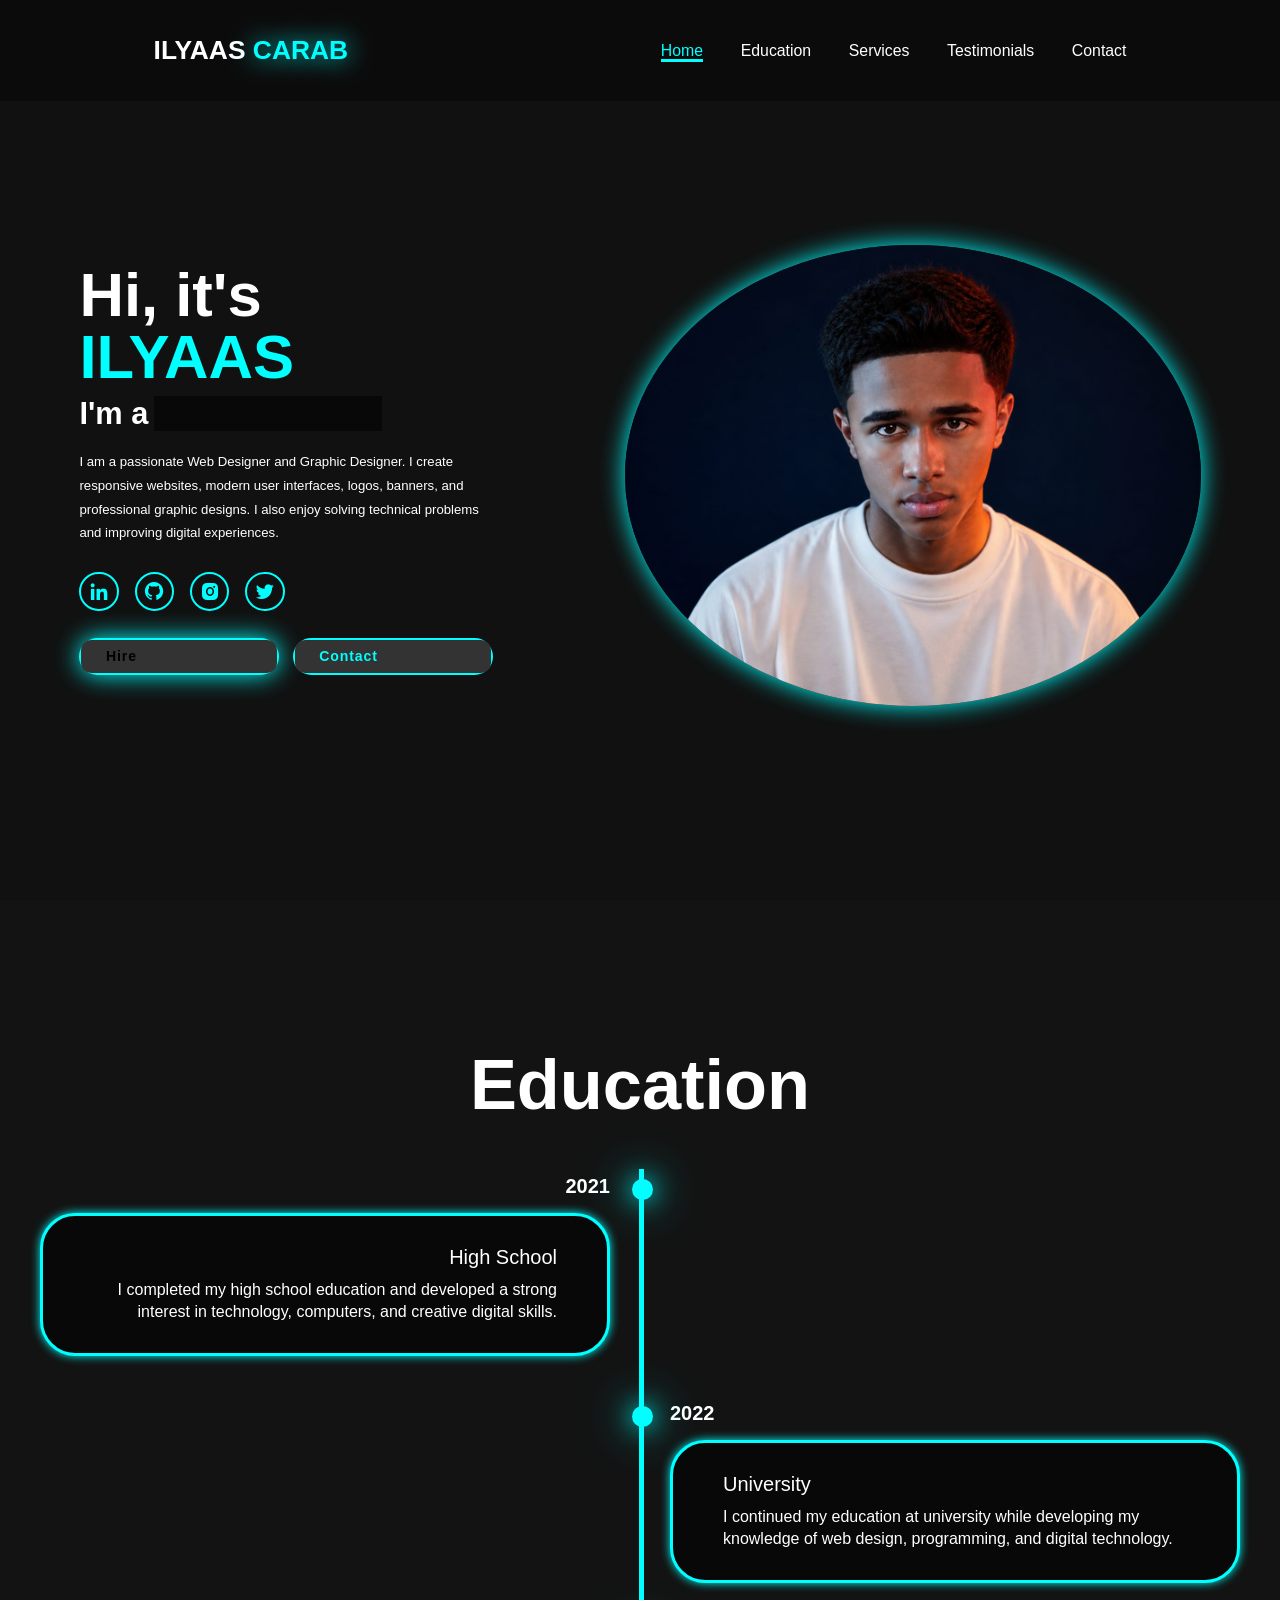
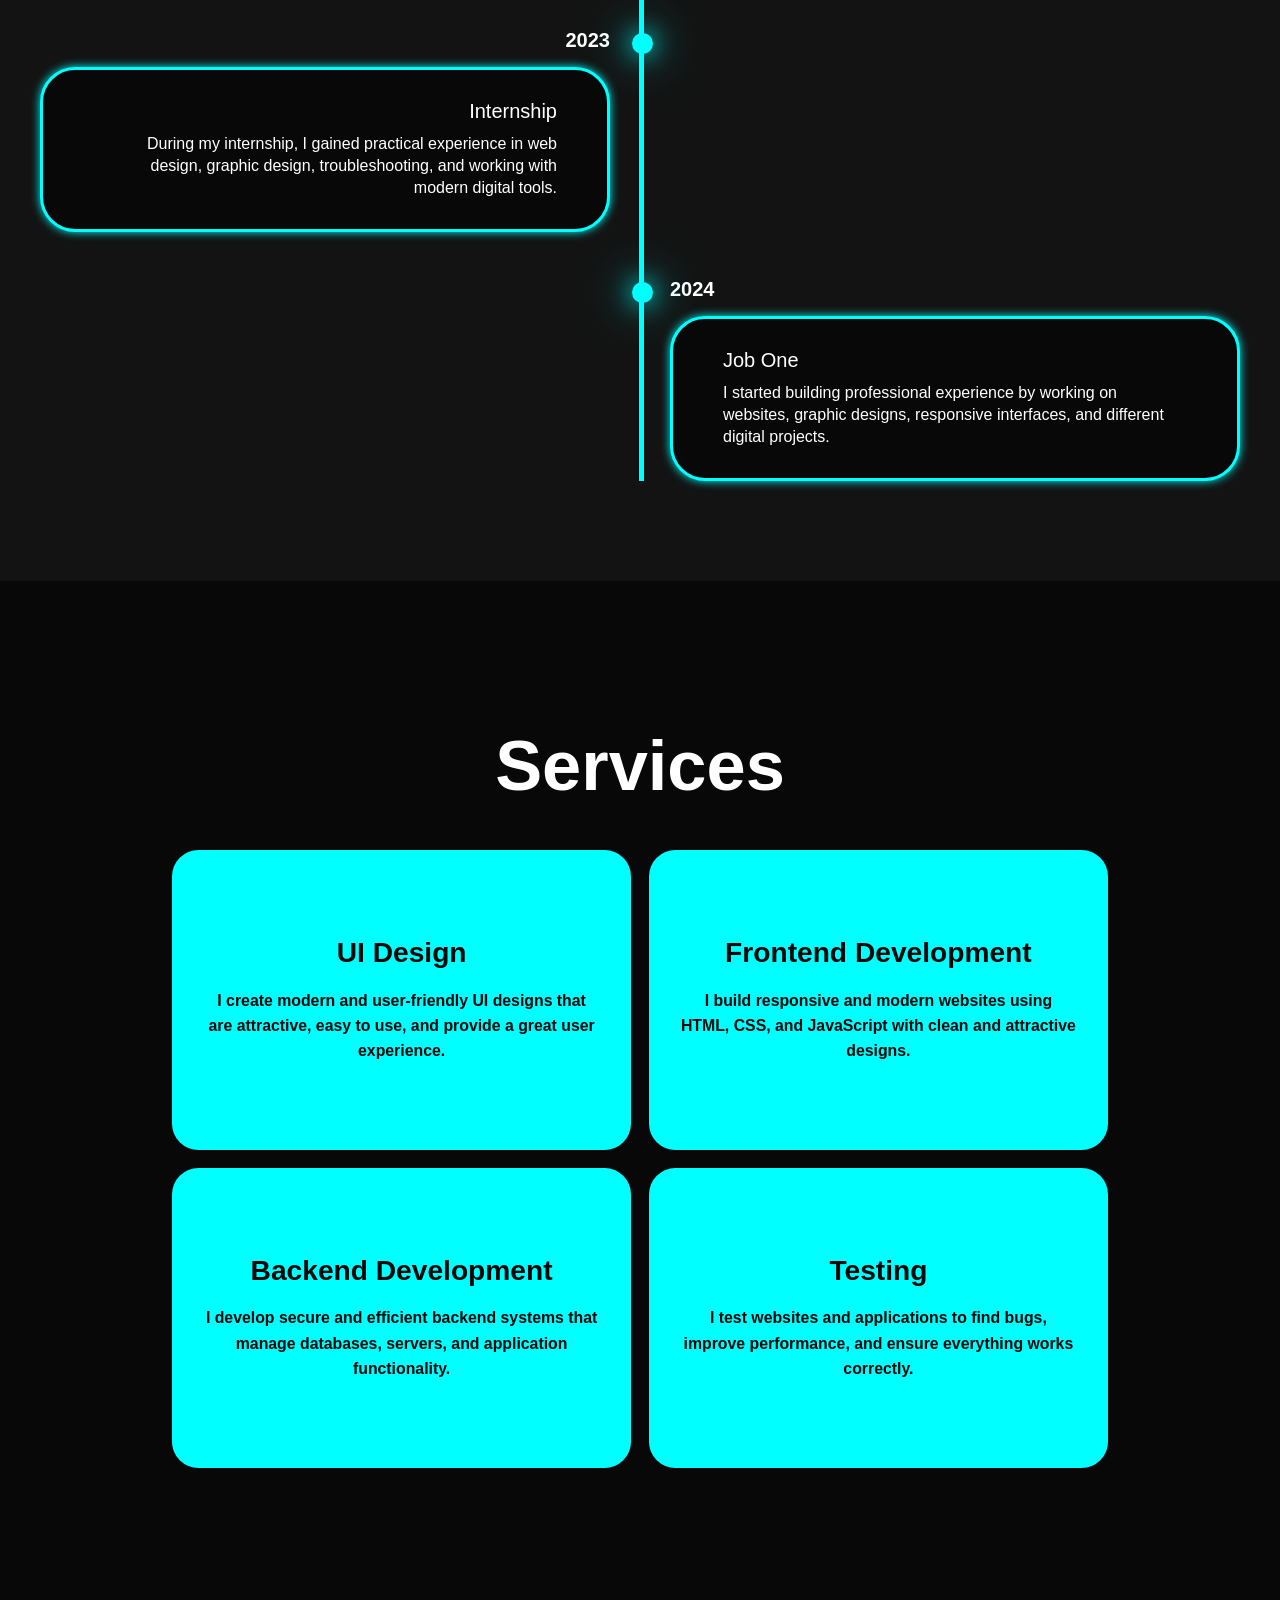
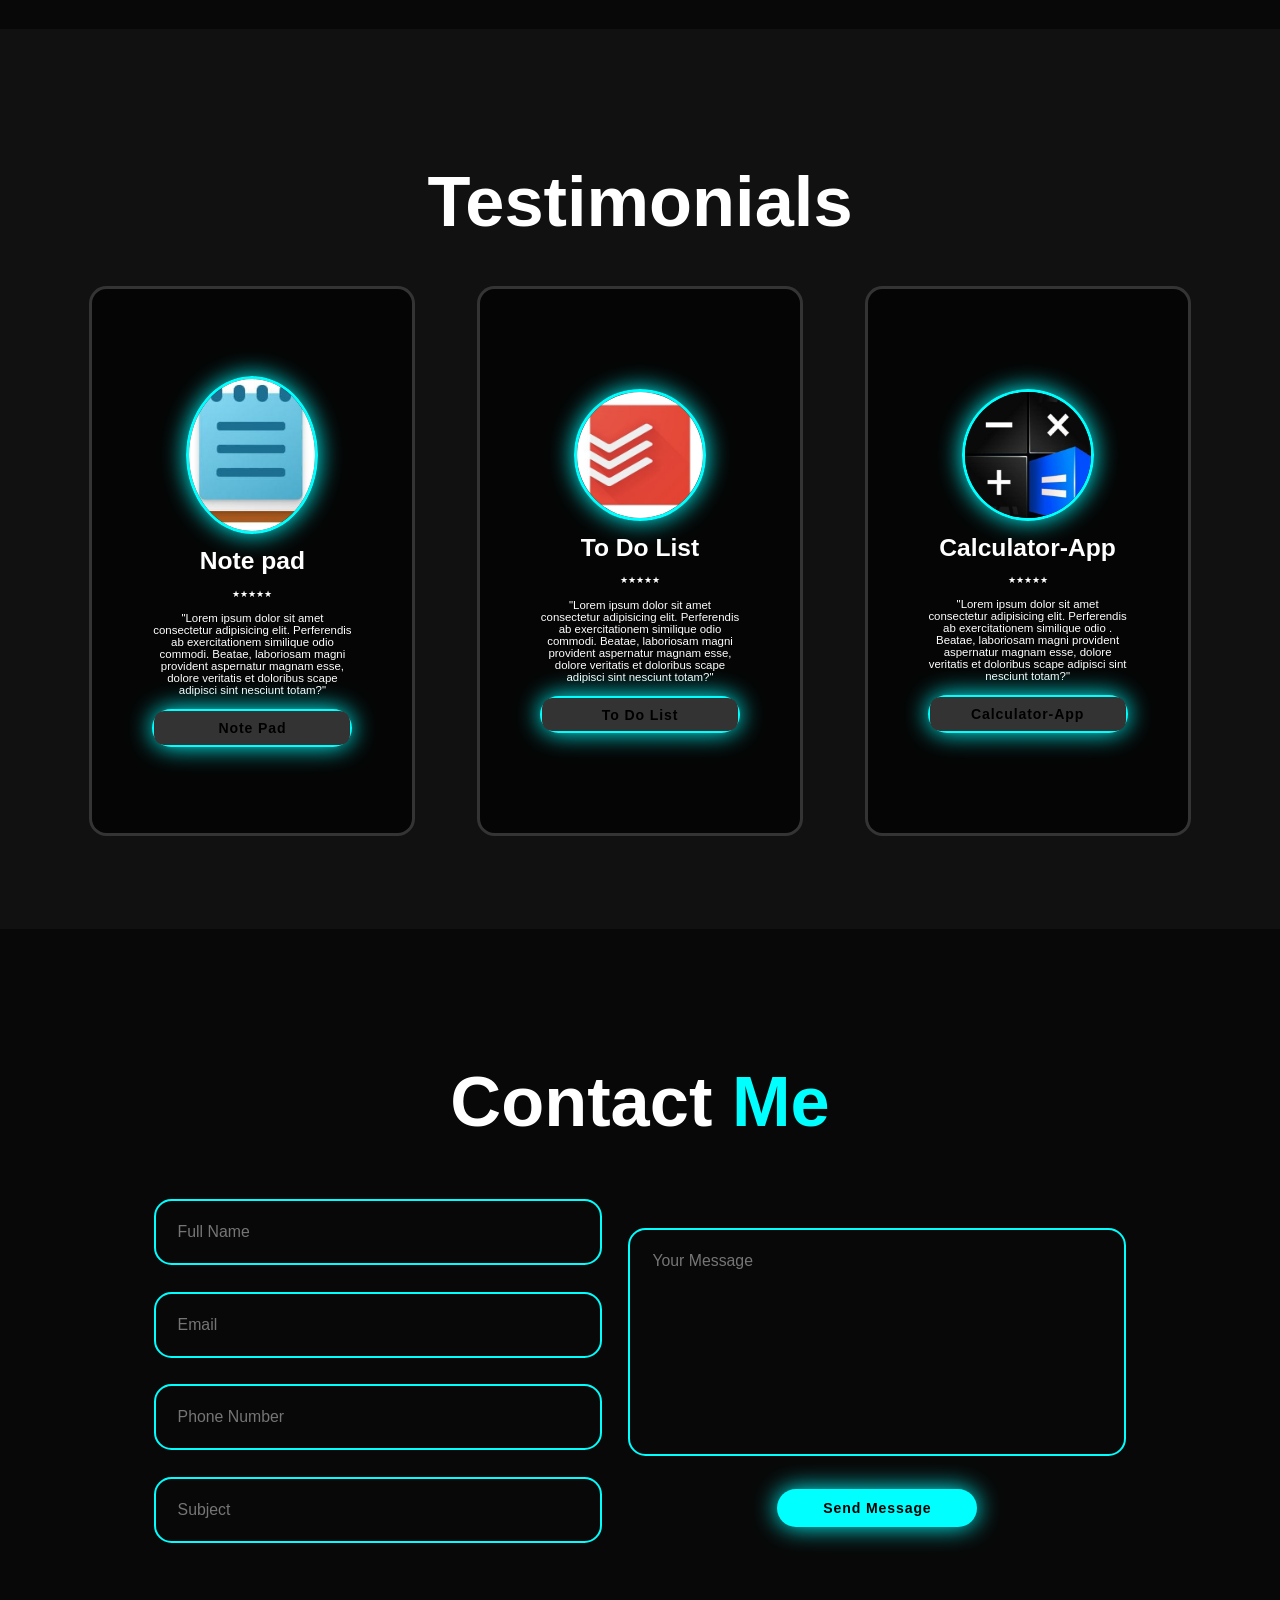
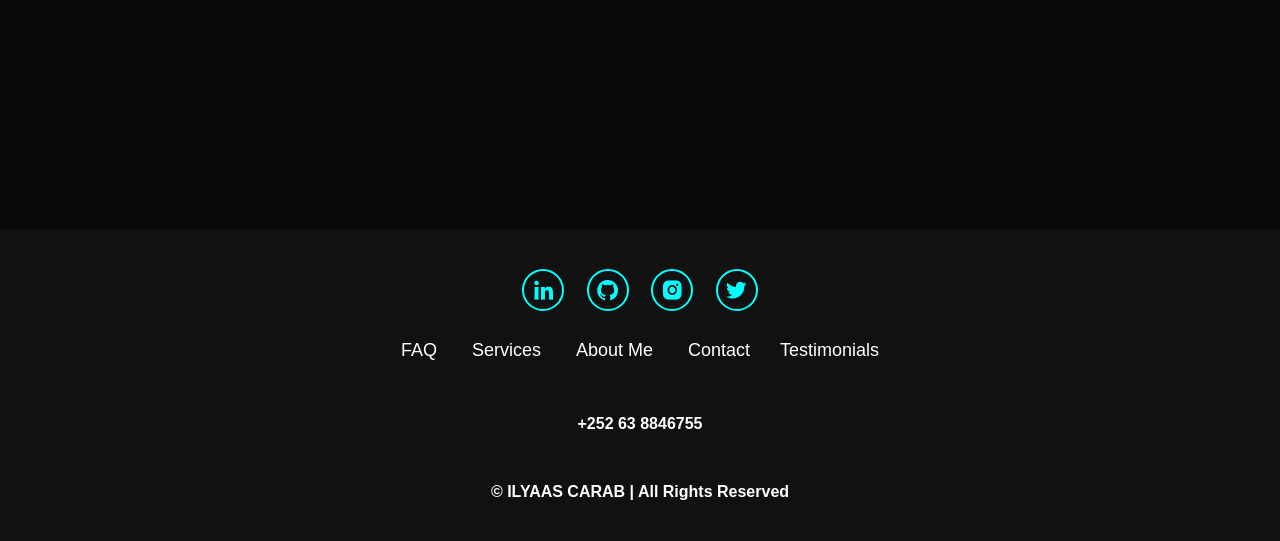
==== commit e6bea353: "Add files via upload" ====
--- a/index.html
+++ b/index.html
@@ -303,7 +303,10 @@
             
     </ul>
     <p class="copyright">
-        © ILYAAS CARAB | All Rights Reserved
+       <b>+252 63 8846755</b> 
+    </p>
+    <p class="copyright">
+      <b> © ILYAAS CARAB | All Rights Reserved</b> 
     </p>
 </footer>
 
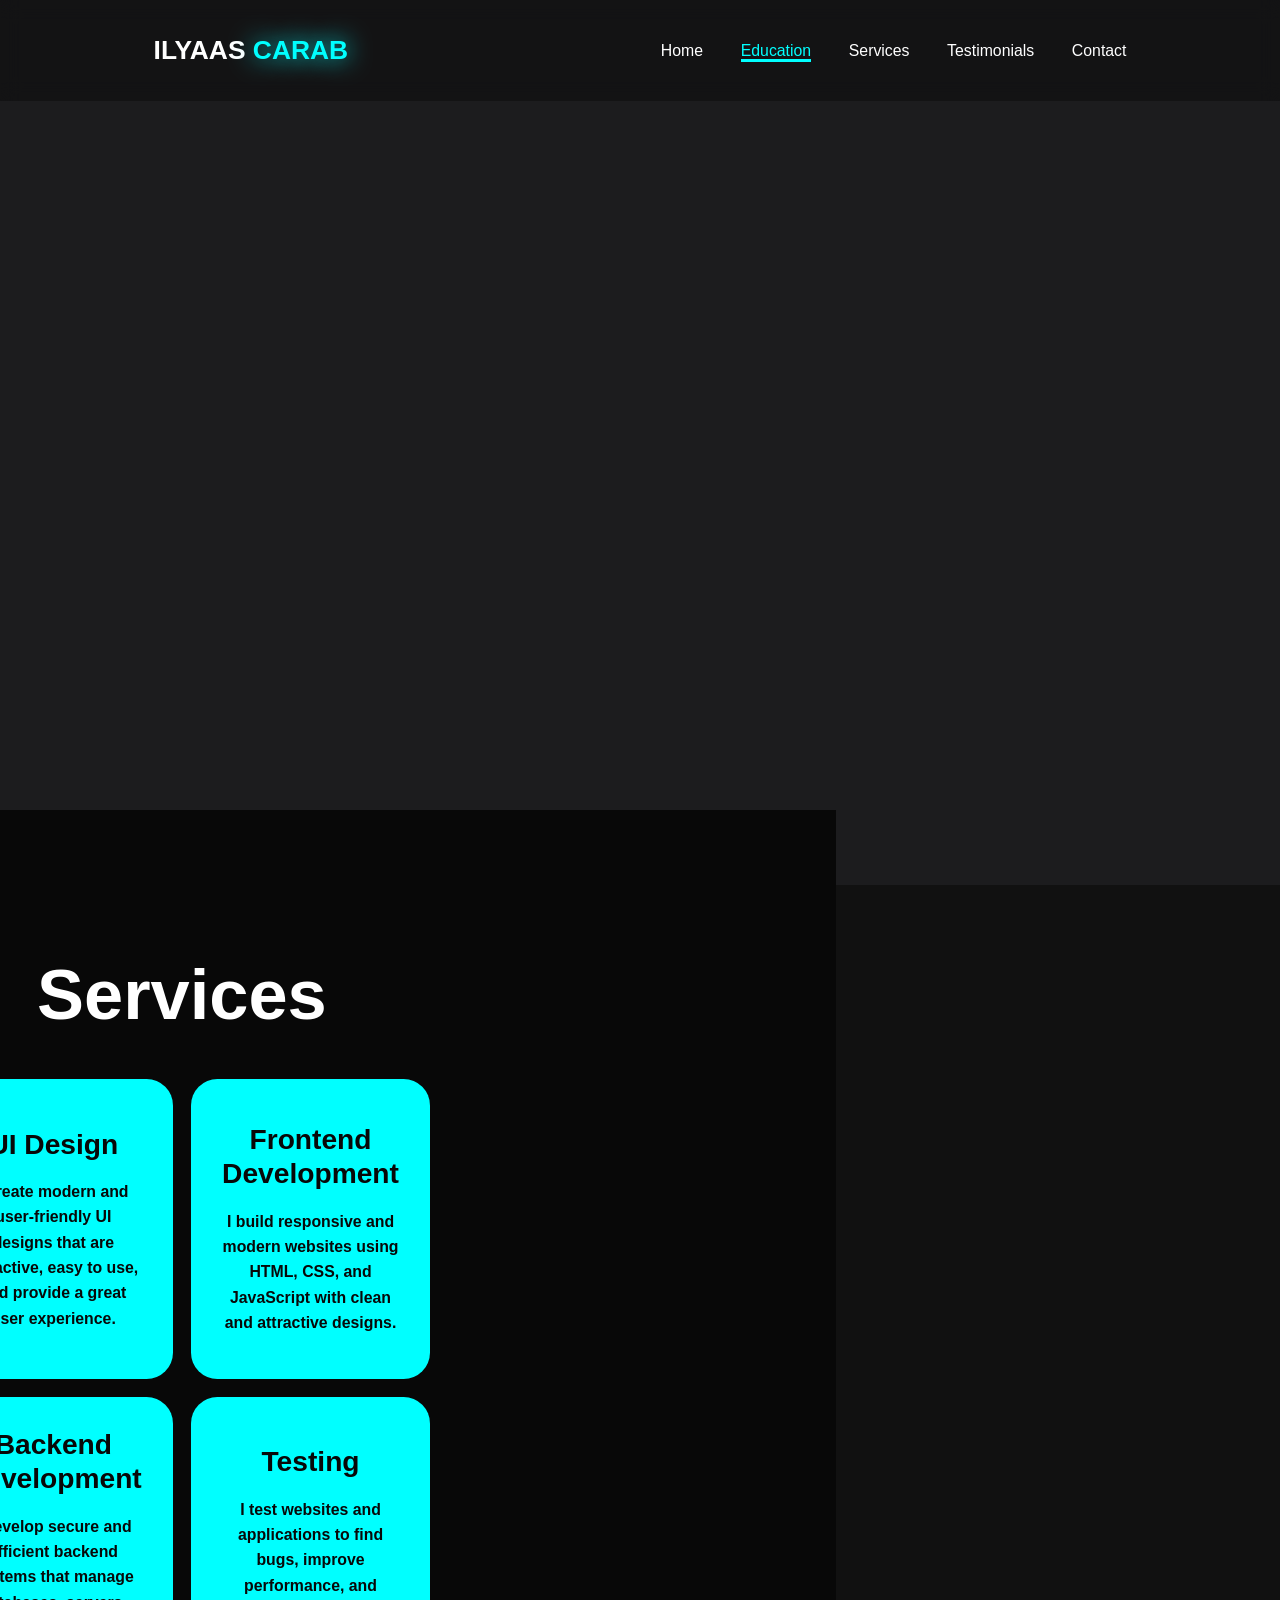
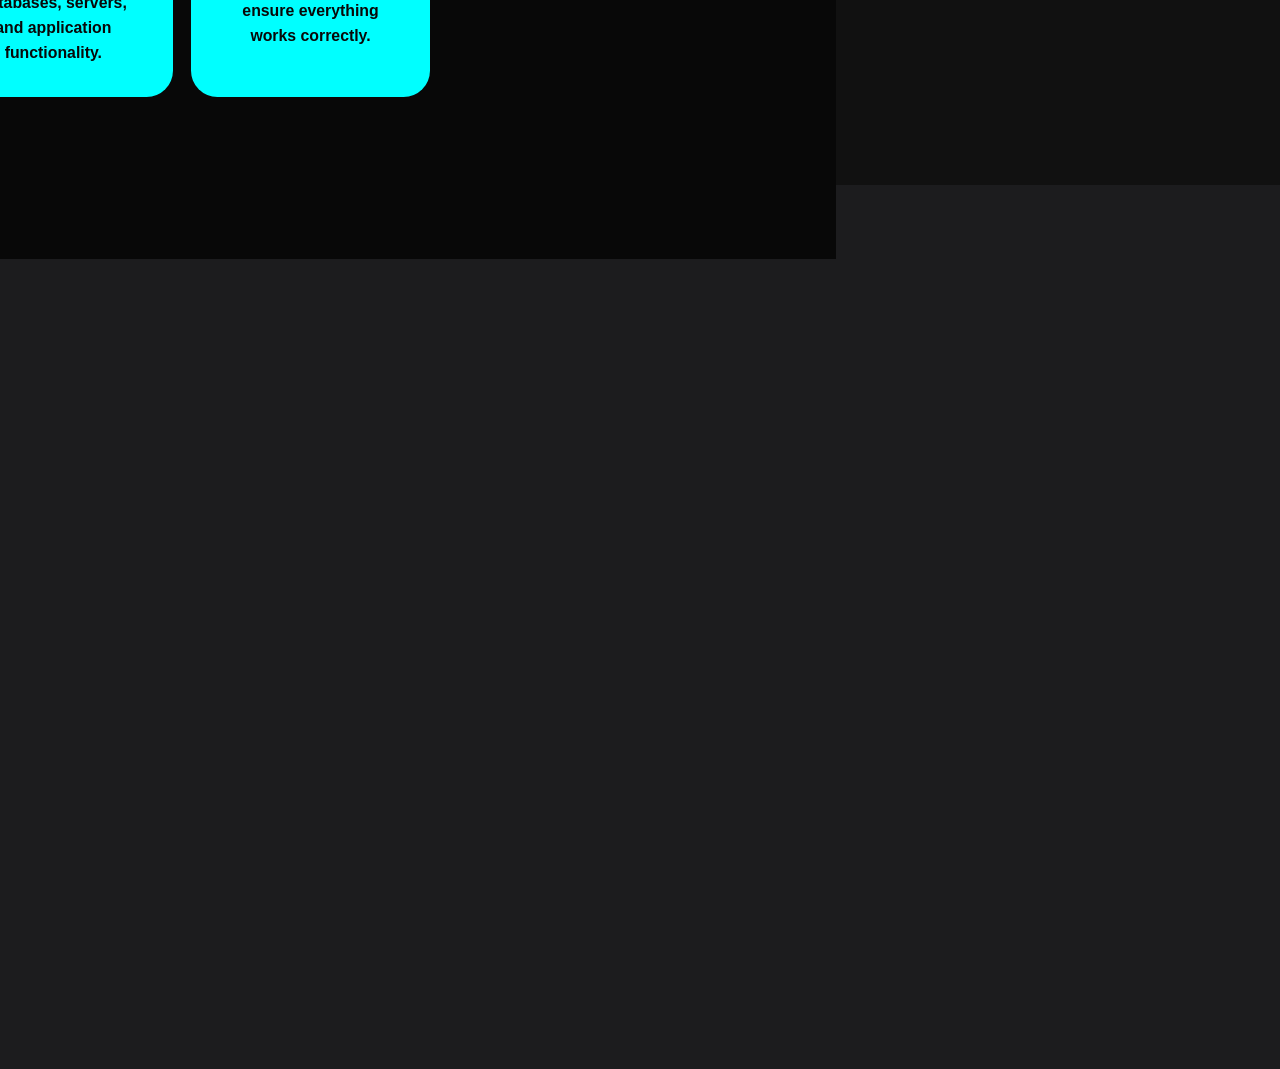
==== commit 379a629a: "Add files via upload" ====
--- a/index.html
+++ b/index.html
@@ -10,6 +10,9 @@
     <link rel="stylesheet" href="dox.html">
     <link rel="stylesheet" href="Note pad">
     <link rel="stylesheet" href="To Do List.html">
+    <link rel="stylesheet" href="calculate.htmlS">
+    <link rel="stylesheet" href="dox.css">
+    <link rel="stylesheet" href="dox.js">
     <link href="https://unpkg.com/boxicons@2.1.4/css/boxicons.min.css" rel="stylesheet">
 </head>
 
--- a/dox.css
+++ b/dox.css
@@ -0,0 +1,76 @@
+
+  
+  * { box-sizing: border-box; margin: 0; padding: 0; }
+  html, body {
+    background: #1c1c1e;
+    font-family: -apple-system, BlinkMacSystemFont, "Segoe UI", Roboto, sans-serif;
+    color: #fff;
+    min-height: 100vh;
+    display: flex;
+    align-items: center;
+    justify-content: center;
+  }
+  .calc {
+    background: #000;
+    width: 290px;
+    padding: 14px;
+    border-radius: 32px;
+    box-shadow: 0 14px 40px rgba(0,0,0,0.55);
+  }
+  .display {
+    padding: 14px 18px 8px;
+    text-align: right;
+    min-height: 110px;
+    display: flex;
+    flex-direction: column;
+    justify-content: flex-end;
+    overflow: hidden;
+  }
+  .main {
+    font-size: 56px;
+    font-weight: 300;
+    line-height: 1.05;
+    letter-spacing: -0.5px;
+    white-space: nowrap;
+    overflow: hidden;
+    text-overflow: ellipsis;
+  }
+  .preview {
+    font-size: 22px;
+    font-weight: 300;
+    color: #8e8e93;
+    min-height: 28px;
+    margin-bottom: 4px;
+    white-space: nowrap;
+    overflow: hidden;
+    text-overflow: ellipsis;
+  }
+  .keys {
+    display: grid;
+    grid-template-columns: repeat(4, 1fr);
+    gap: 10px;
+    padding: 10px 4px;
+  }
+  button {
+    border: none;
+    height: 62px;
+    font-size: 26px;
+    font-weight: 400;
+    color: #fff;
+    background: #333335;
+    border-radius: 50%;
+    cursor: pointer;
+    outline: none;
+    transition: filter 80ms  ease, transform 60ms ease;
+    user-select: none;
+  }
+  button.gray   { background: #a5a5ad; color: #000; }
+  button.orange { background: #ff9500; color: #fff; }
+  button.wide {
+    grid-column: span 2;
+    border-radius: 34px;
+    text-align: left;
+    padding-left: 26px;
+  }
+  button:hover  { filter: brightness(1.15); }
+  button:active { filter: brightness(1.35); transform: scale(0.97); }
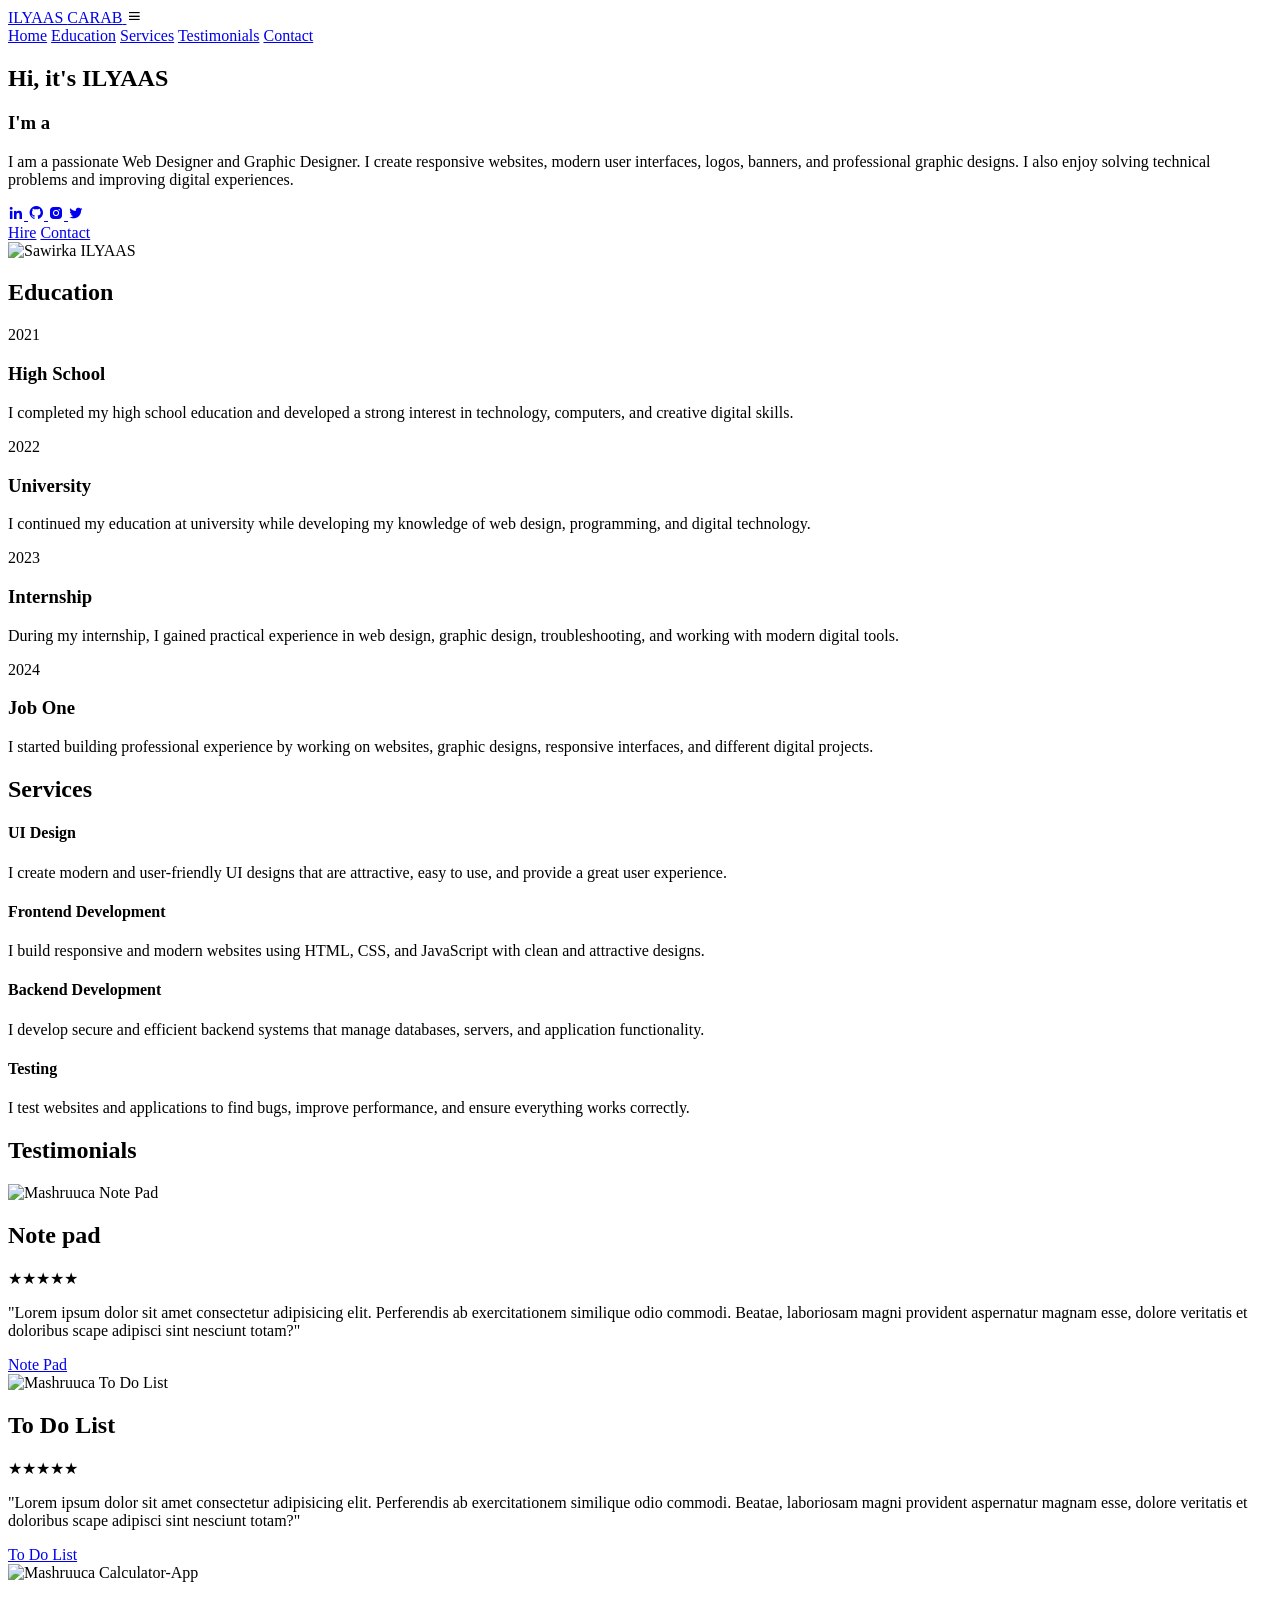
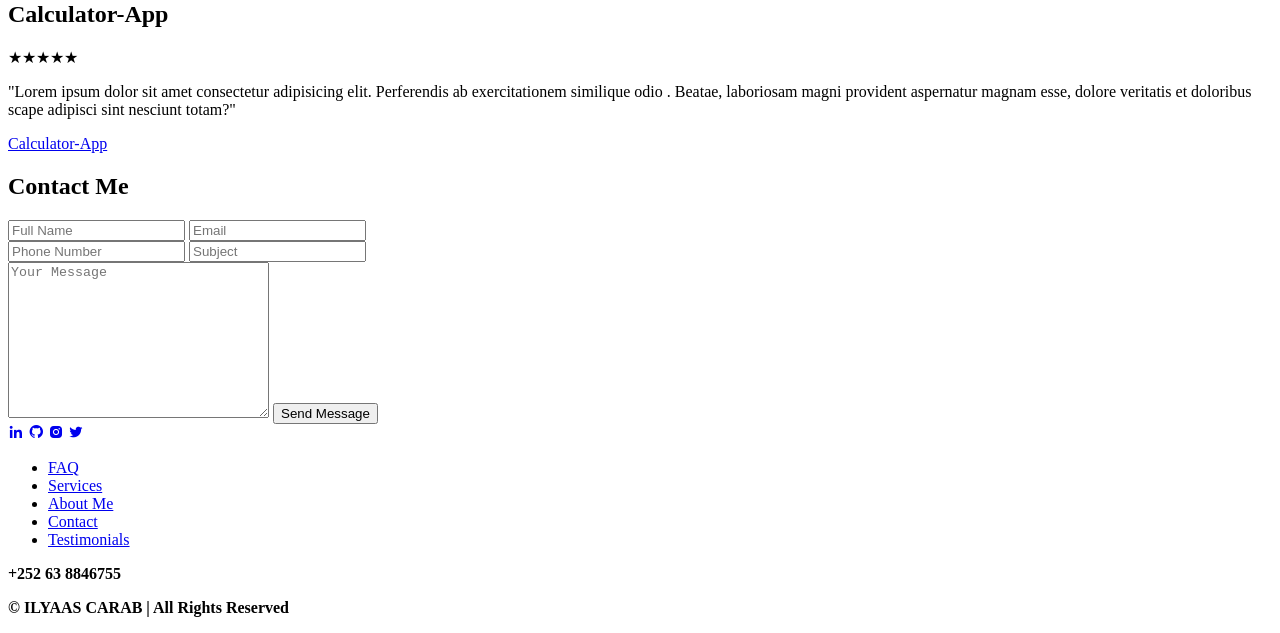
==== commit c8336937: "Add files via upload" ====
--- a/index.html
+++ b/index.html
@@ -5,14 +5,10 @@
     <meta name="viewport" content="width=device-width, initial-scale=1.0">
     <title>Responsive Portfolio Website</title>
     <link rel="stylesheet" href="style.css">
+    <link rel="stylesheet" href="inde.html">
     <link rel="stylesheet" href="styl.css">
-    <link rel="stylesheet" href="style.css">
-    <link rel="stylesheet" href="dox.html">
-    <link rel="stylesheet" href="Note pad">
-    <link rel="stylesheet" href="To Do List.html">
-    <link rel="stylesheet" href="calculate.htmlS">
-    <link rel="stylesheet" href="dox.css">
-    <link rel="stylesheet" href="dox.js">
+    <link rel="stylesheet" href="script.js">
+    <link rel="stylesheet" href="">
     <link href="https://unpkg.com/boxicons@2.1.4/css/boxicons.min.css" rel="stylesheet">
 </head>
 
@@ -23,7 +19,7 @@
             <span>CARAB</span>
         </a>
 
-        <i class="bx bx-menu" id="menu-icon"></i>
+        <i class="bx bx-menu"  id="menu-icon"></i>
 
         <nav class="navbar">
             <a href="#home" class="active">Home</a>
@@ -75,7 +71,7 @@
         </div>
 
         <div class="home-img">
-            <img src="img3.jpeg" alt="">
+            <img src="img3.jpeg" alt="Sawirka ILYAAS">
         </div>
 
     </section>
@@ -149,174 +145,163 @@
         </div>
 
     </section>
-    
-
-   
-<section class="services" id="services">
-    <h2 class="heading">Services</h2>
-
-    <div class="services-container">
-
-        <div class="services-box">
-            <div class="services-info">
-                <h4>UI Design</h4>
-                <p>
-                    I create modern and user-friendly UI designs that are
-                    attractive, easy to use, and provide a great user experience.
-                </p>
-            </div>
-        </div>
-
-        <div class="services-box">
-            <div class="services-info">
-                <h4>Frontend Development</h4>
-                <p>
-                    I build responsive and modern websites using HTML, CSS,
-                    and JavaScript with clean and attractive designs.
-                </p>
-            </div>
-        </div>
-
-        <div class="services-box">
-            <div class="services-info">
-                <h4>Backend Development</h4>
-                <p>
-                    I develop secure and efficient backend systems that manage
-                    databases, servers, and application functionality.
-                </p>
-            </div>
-        </div>
-
-        <div class="services-box">
-            <div class="services-info">
-                <h4>Testing</h4>
-                <p>
-                    I test websites and applications to find bugs, improve
-                    performance, and ensure everything works correctly.
-                </p>
-            </div>
-        </div>
-
-    </div>
-</section>
-</section>
-<section class="testimonials" id="testimonials">
-    <div class="testimonials-box">
-        <h2 class="heading">Testimonials</h2>
-
-        <div class="wrapper">
-
-            <div class="testimonial-item">
-                <img src="ttt.jpeg" alt="ilyaas">
-                <h2>Note pad</h2>
-                <div class="stars">★★★★★</div>
-                <p>"Lorem ipsum dolor sit amet consectetur adipisicing elit.
-                     Perferendis ab exercitationem similique odio commodi.
-                    Beatae, laboriosam magni provident aspernatur magnam esse, 
-                    dolore veritatis et doloribus scape adipisci sint nesciunt totam?"</p>
-                    <a href="n.html">
-                    <button class="btn">Note Pad</button>
-                </a>
-            </div>
-            <div class="testimonial-item">
-                <img src="n.jpeg" alt="ilyaas">
-                <h2>To Do List</h2>
-                <div class="stars">★★★★★</div>
-                <p>"Lorem ipsum dolor sit amet consectetur adipisicing elit.
-                     Perferendis ab exercitationem similique
-                     odio commodi. Beatae, laboriosam magni provident aspernatur magnam esse,
-                     dolore veritatis et doloribus scape adipisci sint nesciunt totam?"</p>
-                     <a href="todo.html" target="blank">
-                     <button class="btn">To Do List</button>
-                     </a>
-            </div>
-
-            <div class="testimonial-item">
-                <img src="ggg.jpeg" alt="ilyaas">
-                <h2>Calculator-App</h2>
-                <div class="stars">★★★★★</div>
-                <p>"Lorem ipsum dolor sit amet consectetur adipisicing elit. 
-                    Perferendis ab exercitationem similique odio 
-                    . Beatae, laboriosam magni provident aspernatur magnam esse,
-                    dolore veritatis et doloribus scape adipisci sint nesciunt totam?"</p>
-                    <a href="dox.html" target="blank">
-                        <button class="btn"> Calculator-App</button>
-
-                    </a>
-            </div>
-
-           
-
-        </div>
-    </div>
-</section>
-<section class="contact" id="contact">
-    <h2 class="heading">Contact <span>Me</span></h2>
-
-    <form action="">
-        <div class="input-group">
-            <div class="input-box">
-                <input type="text"
-                    placeholder="Full Name">
-                <input type="email"
-                    placeholder="Email">
-            </div>
-
-            <div class="input-box">
-                <input type="number"
-                    placeholder="Phone Number">
-                <input type="text"
-                    placeholder="Subject">
-            </div>
-        </div>
-
-        <div class="input-group-2">
-            <textarea name="" id="" cols="30"
-                rows="10" placeholder="Your Message"></textarea>
-                <input type="submit" value="Send Message" class="btn">
-        </div>
-    </form>
-</section>
-
-<footer class="footer">
-    <div class="social">
-        <a href="#"><i class='bx bxl-linkedin'></i></a>
-        <a href="#"><i class='bx bxl-github'></i></a>
-        <a href="#"><i class='bx bxl-instagram-alt'></i></a>
-        <a href="#"><i class='bx bxl-twitter'></i></a>
-    </div>
-    <ul class="list">
-        <li>
-            <a href="#">FAQ</a>
-        </li>
-    
-        <li>
-            <a href="#">Services</a>
-        </li>
-    
-        <li>
-            <a href="#">About Me</a>
-        </li>
-    
-        <li>
-            <a href="#">Contact</a>
-        <li>
-            <a href="#">Testimonials</a>
-        </li>
-            
-    </ul>
-    <p class="copyright">
-       <b>+252 63 8846755</b> 
-    </p>
-    <p class="copyright">
-      <b> © ILYAAS CARAB | All Rights Reserved</b> 
-    </p>
-</footer>
-
+
+    <section class="services" id="services">
+        <h2 class="heading">Services</h2>
+
+        <div class="services-container">
+
+            <div class="services-box">
+                <div class="services-info">
+                    <h4>UI Design</h4>
+                    <p>
+                        I create modern and user-friendly UI designs that are
+                        attractive, easy to use, and provide a great user experience.
+                    </p>
+                </div>
+            </div>
+
+            <div class="services-box">
+                <div class="services-info">
+                    <h4>Frontend Development</h4>
+                    <p>
+                        I build responsive and modern websites using HTML, CSS,
+                        and JavaScript with clean and attractive designs.
+                    </p>
+                </div>
+            </div>
+
+            <div class="services-box">
+                <div class="services-info">
+                    <h4>Backend Development</h4>
+                    <p>
+                        I develop secure and efficient backend systems that manage
+                        databases, servers, and application functionality.
+                    </p>
+                </div>
+            </div>
+
+            <div class="services-box">
+                <div class="services-info">
+                    <h4>Testing</h4>
+                    <p>
+                        I test websites and applications to find bugs, improve
+                        performance, and ensure everything works correctly.
+                    </p>
+                </div>
+            </div>
+
+        </div>
+    </section>
+
+    <section class="testimonials" id="testimonials">
+        <div class="testimonials-box">
+            <h2 class="heading">Testimonials</h2>
+
+            <div class="wrapper">
+
+                <div class="testimonial-item">
+                    <img src="ttt.jpeg" alt="Mashruuca Note Pad">
+                    <h2>Note pad</h2>
+                    <div class="stars">★★★★★</div>
+                    <p>"Lorem ipsum dolor sit amet consectetur adipisicing elit.
+                         Perferendis ab exercitationem similique odio commodi.
+                        Beatae, laboriosam magni provident aspernatur magnam esse, 
+                        dolore veritatis et doloribus scape adipisci sint nesciunt totam?"</p>
+                    <a href="n.html" class="btn">Note Pad</a>
+                </div>
+
+                <div class="testimonial-item">
+                    <img src="n.jpeg" alt="Mashruuca To Do List">
+                    <h2>To Do List</h2>
+                    <div class="stars">★★★★★</div>
+                    <p>"Lorem ipsum dolor sit amet consectetur adipisicing elit.
+                         Perferendis ab exercitationem similique
+                         odio commodi. Beatae, laboriosam magni provident aspernatur magnam esse,
+                         dolore veritatis et doloribus scape adipisci sint nesciunt totam?"</p>
+                    <a href="todo.html" target="_blank" class="btn">To Do List</a>
+                </div>
+
+                <div class="testimonial-item">
+                    <img src="pppp.jpeg" alt="Mashruuca Calculator-App">
+                    <h2>Calculator-App</h2>
+                    <div class="stars">★★★★★</div>
+                    <p>"Lorem ipsum dolor sit amet consectetur adipisicing elit. 
+                        Perferendis ab exercitationem similique odio 
+                        . Beatae, laboriosam magni provident aspernatur magnam esse,
+                        dolore veritatis et doloribus scape adipisci sint nesciunt totam?"</p>
+                    <a href="dox.html" target="_blank" class="btn">Calculator-App</a>
+                </div>
+
+            </div>
+        </div>
+    </section>
+
+    <section class="contact" id="contact">
+        <h2 class="heading">Contact <span>Me</span></h2>
+
+        <form action="">
+            <div class="input-group">
+                <div class="input-box">
+                    <input type="text"
+                        placeholder="Full Name">
+                    <input type="email"
+                        placeholder="Email">
+                </div>
+
+                <div class="input-box">
+                    <input type="tel"
+                        placeholder="Phone Number">
+                    <input type="text"
+                        placeholder="Subject">
+                </div>
+            </div>
+
+            <div class="input-group-2">
+                <textarea name="" id="" cols="30"
+                    rows="10" placeholder="Your Message"></textarea>
+                    <input type="submit" value="Send Message" class="btn">
+            </div>
+        </form>
+    </section>
+
+    <footer class="footer">
+        <div class="social">
+            <a href="#"><i class='bx bxl-linkedin'></i></a>
+            <a href="#"><i class='bx bxl-github'></i></a>
+            <a href="#"><i class='bx bxl-instagram-alt'></i></a>
+            <a href="#"><i class='bx bxl-twitter'></i></a>
+        </div>
+        <ul class="list">
+            <li>
+                <a href="#">FAQ</a>
+            </li>
+        
+            <li>
+                <a href="#">Services</a>
+            </li>
+        
+            <li>
+                <a href="#">About Me</a>
+            </li>
+        
+            <li>
+                <a href="#">Contact</a>
+            </li>
+
+            <li>
+                <a href="#">Testimonials</a>
+            </li>
+                
+        </ul>
+        <p class="copyright">
+           <b>+252 63 8846755</b> 
+        </p>
+        <p class="copyright">
+          <b> © ILYAAS CARAB | All Rights Reserved</b> 
+        </p>
+    </footer>
+
+    <script src="script.js"></script>
 </body>
-</html>
-
-<script src="script.js"></script>
-
-</body>
-</html>
+</html>
